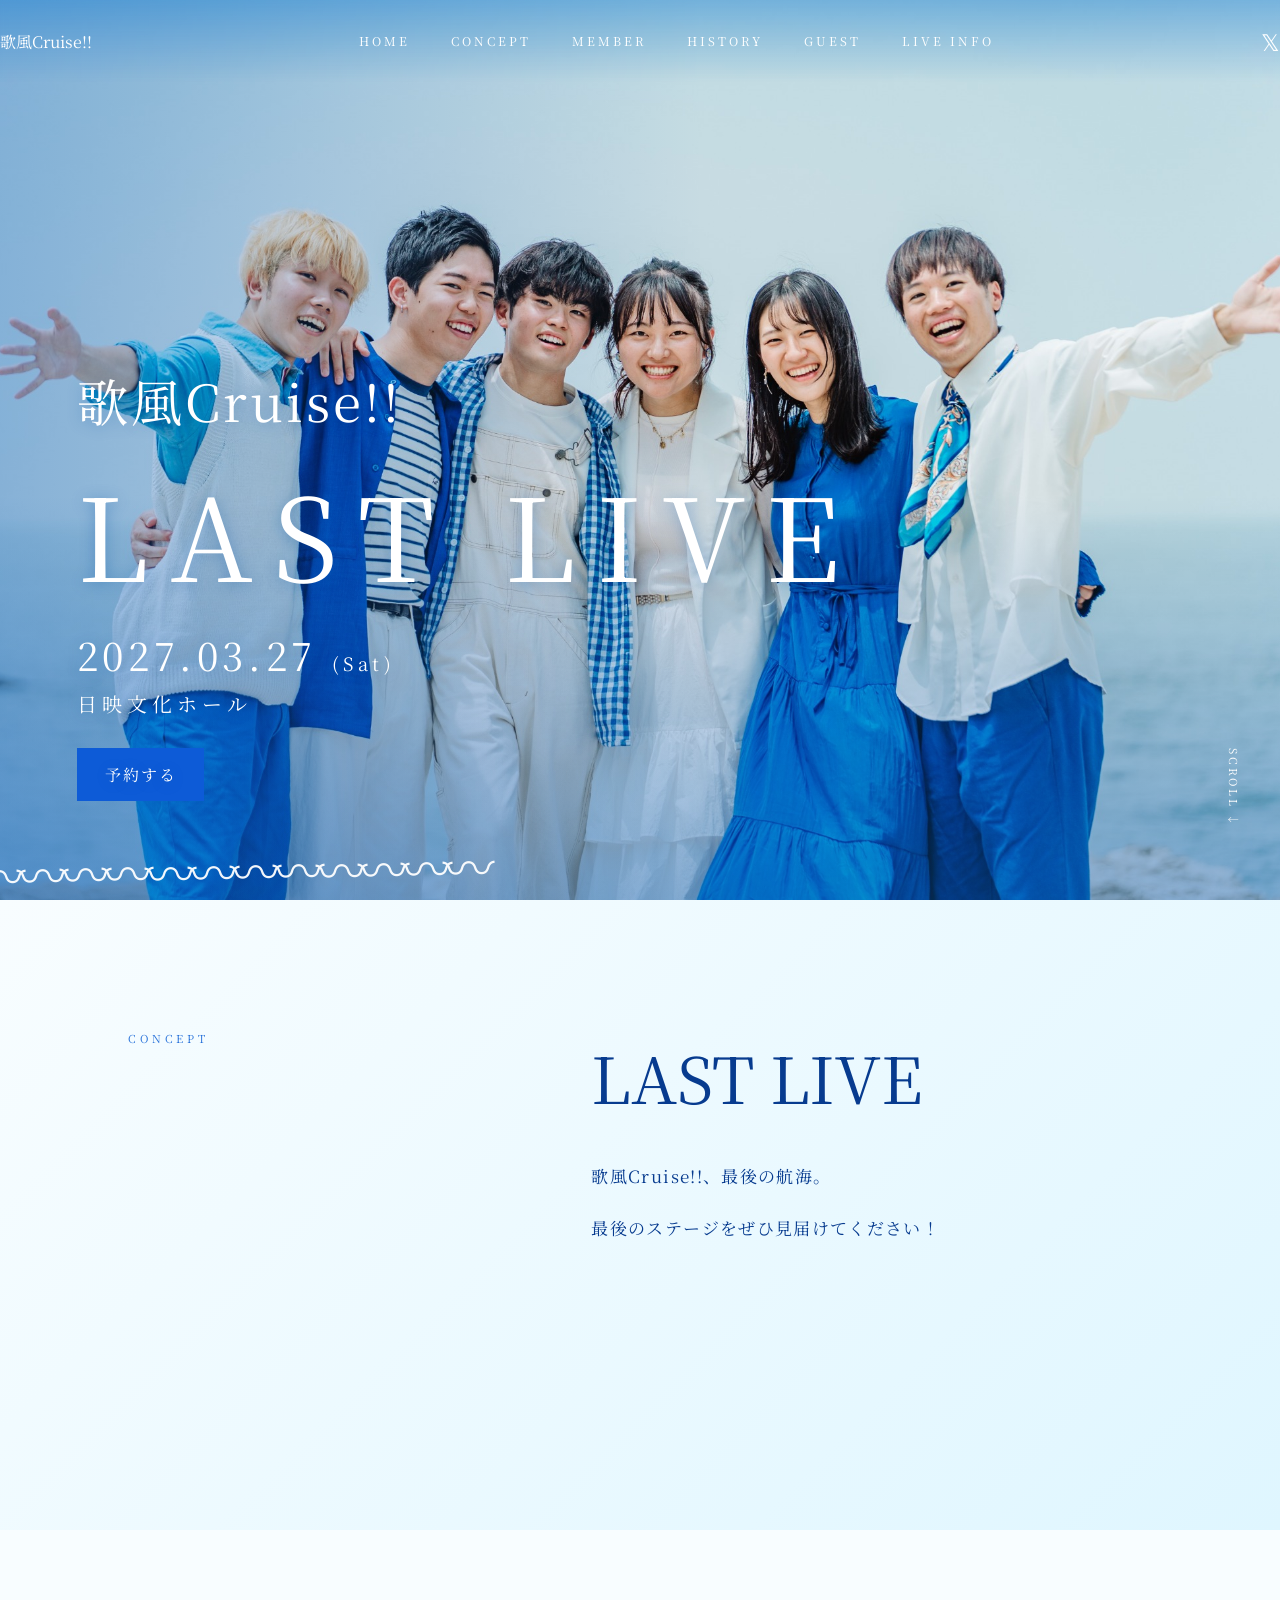
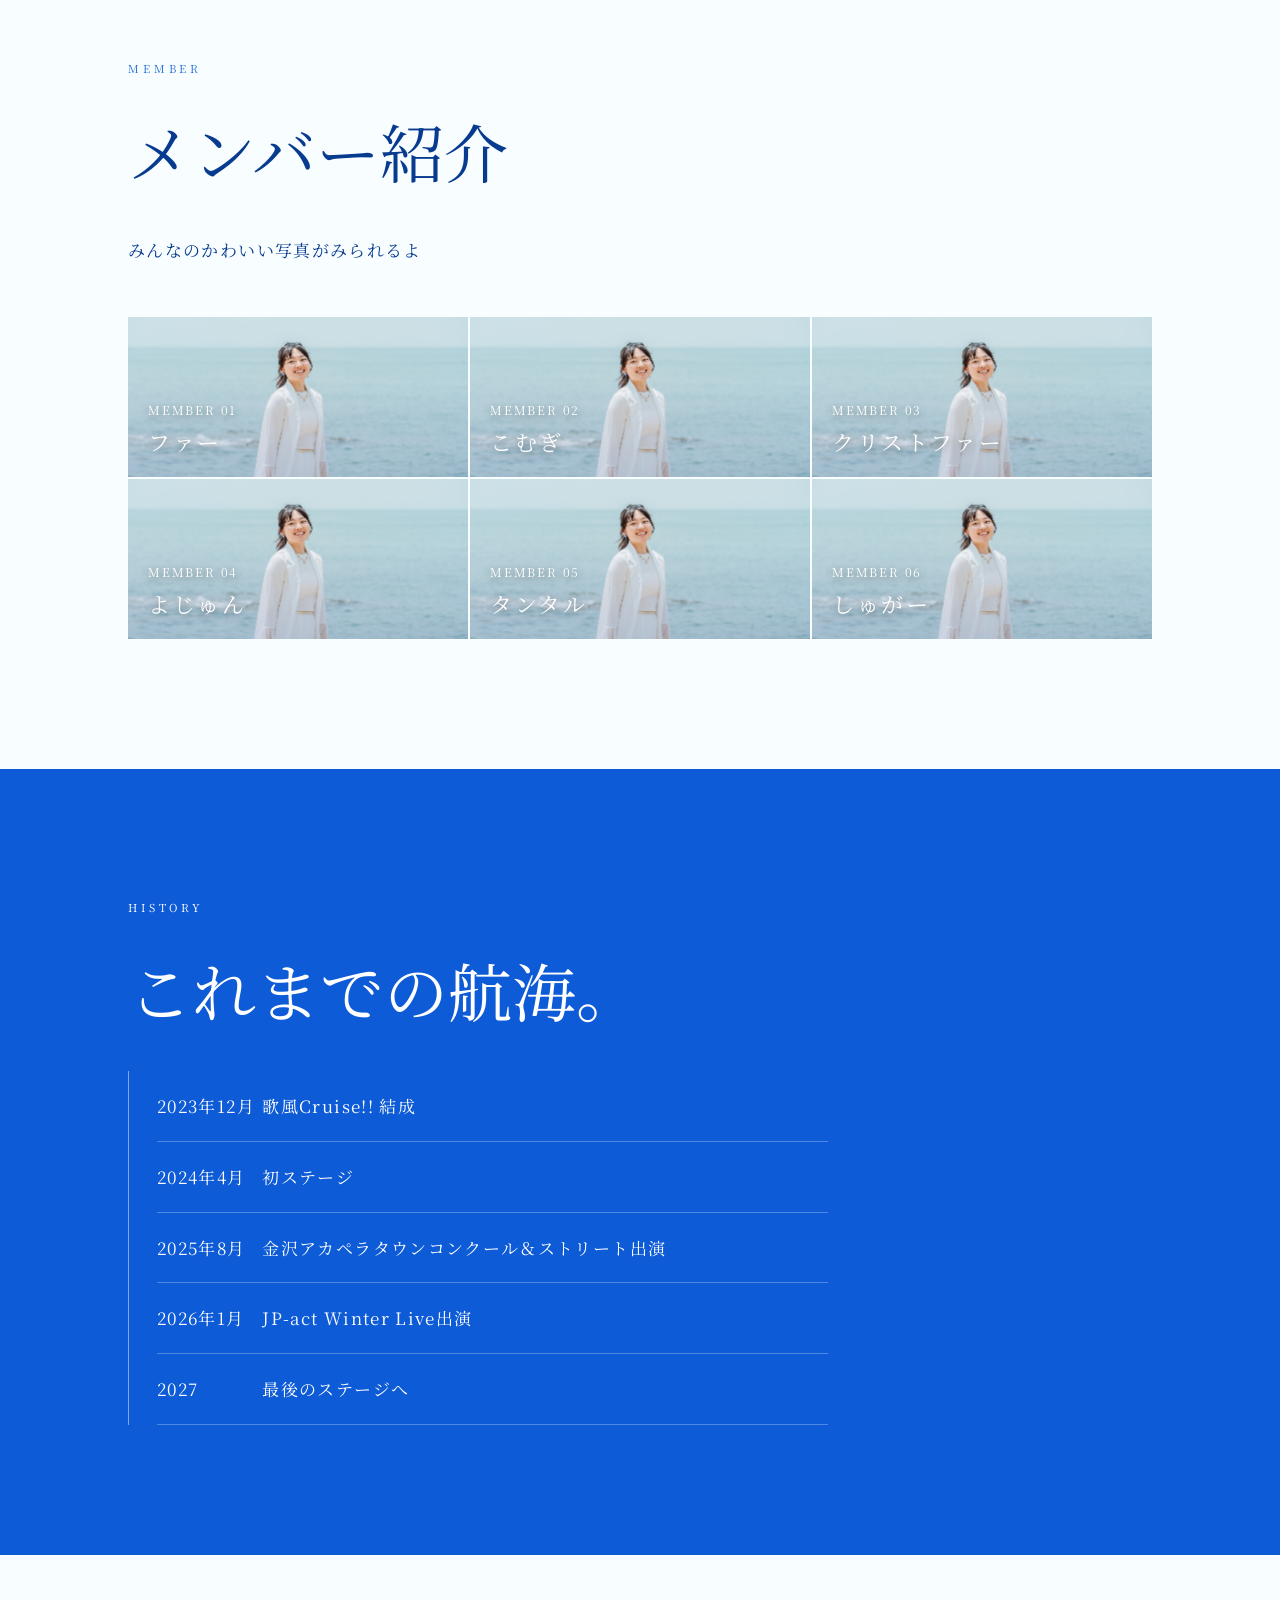
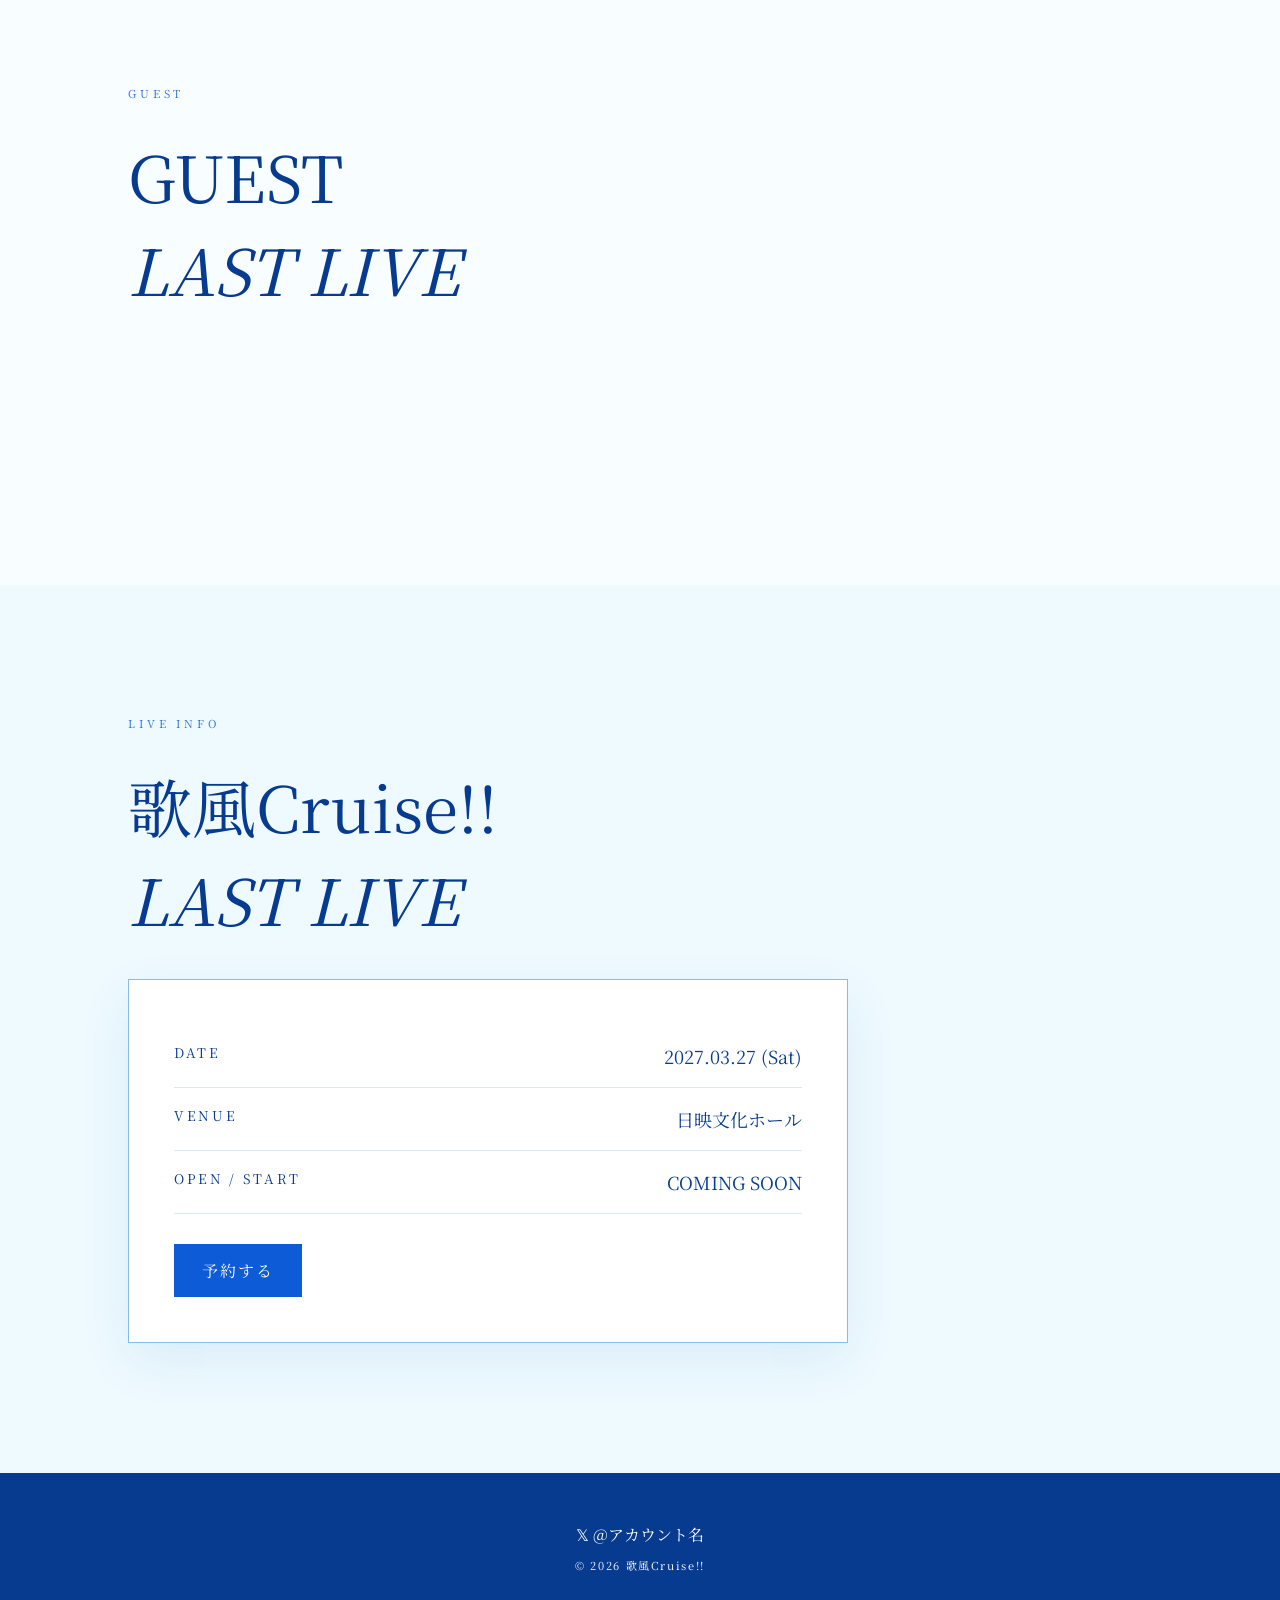
==== index.html @ 99b4ea5f "Update index.html" ====
<!doctype html>
<html lang="ja">
<head>
  <meta charset="utf-8">
  <meta name="viewport" content="width=device-width, initial-scale=1">
  <title>歌風Cruise!!｜LAST LIVE</title>
  <meta name="description" content="歌風Cruise!! LAST LIVE 2027.03.27 日映文化ホール">
  <link rel="stylesheet" href="style.css">
</head>

<body>

  <!-- HEADER -->
  <header class="nav">

    <!-- ロゴ -->
    <a class="brand" href="#home" aria-label="歌風Cruise!!">
      歌風Cruise!!
    </a>

    <nav>
      <a href="#home">HOME</a>
      <a href="#concept">CONCEPT</a>
      <a href="#member">MEMBER</a>
      <a href="#history">HISTORY</a>
      <a href="#guest">GUEST</a>
      <a href="#live">LIVE INFO</a>
    </nav>

    <a class="x-link" href="#" aria-label="X">𝕏</a>

  </header>


  <main>

    <!-- HOME -->
    <section id="home" class="hero">

      <div class="hero-photo"></div>
      <div class="hero-wash"></div>

      <div class="hero-content">

        <p class="eyebrow">歌風Cruise!!</p>

        <h1>LAST LIVE</h1>

        <div class="date">
          2027.03.27 <span>(Sat)</span>
        </div>

        <div class="venue">
          日映文化ホール
        </div>

        <!-- 予約ボタン -->
        <a
          class="button hero-button"
          href="#"
          target="_blank"
          rel="noopener"
        >
          予約する
        </a>

      </div>


      <div class="wave">
        〰〰〰〰〰〰〰〰〰〰〰〰
      </div>


      <a class="scroll" href="#concept">
        SCROLL ↓
      </a>

    </section>


    <!-- CONCEPT -->
    <section id="concept" class="section concept">

      <div class="section-label">
        CONCEPT
      </div>

      <div>

        <h2>
          LAST LIVE
        </h2>

        <p>
          歌風Cruise!!、最後の航海。
        </p>

        <p>
          最後のステージをぜひ見届けてください！
        </p>

      </div>

    </section>


    <!-- MEMBER -->
    <section id="member" class="section">

      <div class="section-label">
        MEMBER
      </div>

      <h2>
        メンバー紹介
      </h2>

      <p class="lead">
        みんなのかわいい写真がみられるよ
      </p>


      <div class="member-grid">

        <!-- ファー -->
        <button class="member-card" onclick="openMember()">

          <img src="images/photo-69.jpg" alt="ファー">

          <div class="member-card-overlay"></div>

          <div class="member-card-text">
            <span>MEMBER 01</span>
            <strong>ファー</strong>
          </div>

        </button>


        <!-- こむぎ -->
        <button class="member-card" onclick="openMember()">

          <img src="images/photo-69.jpg" alt="こむぎ">

          <div class="member-card-overlay"></div>

          <div class="member-card-text">
            <span>MEMBER 02</span>
            <strong>こむぎ</strong>
          </div>

        </button>


        <!-- クリストファー -->
        <button class="member-card" onclick="openMember()">

          <img src="images/photo-69.jpg" alt="クリストファー">

          <div class="member-card-overlay"></div>

          <div class="member-card-text">
            <span>MEMBER 03</span>
            <strong>クリストファー</strong>
          </div>

        </button>


        <!-- よじゅん -->
        <button class="member-card" onclick="openMember()">

          <img src="images/photo-69.jpg" alt="よじゅん">

          <div class="member-card-overlay"></div>

          <div class="member-card-text">
            <span>MEMBER 04</span>
            <strong>よじゅん</strong>
          </div>

        </button>


        <!-- タンタル -->
        <button class="member-card" onclick="openMember()">

          <img src="images/photo-69.jpg" alt="タンタル">

          <div class="member-card-overlay"></div>

          <div class="member-card-text">
            <span>MEMBER 05</span>
            <strong>タンタル</strong>
          </div>

        </button>


        <!-- しゅがー -->
        <button class="member-card" onclick="openMember()">

          <img src="images/photo-69.jpg" alt="しゅがー">

          <div class="member-card-overlay"></div>

          <div class="member-card-text">
            <span>MEMBER 06</span>
            <strong>しゅがー</strong>
          </div>

        </button>

      </div>

    </section>


    <!-- MEMBER DETAIL -->
    <div id="member-modal" class="member-modal">

      <div
        class="member-overlay"
        onclick="closeMember()"
      ></div>


      <div class="member-panel">

        <button
          class="member-close"
          onclick="closeMember()"
        >
          ×
        </button>


        <div class="member-panel-label">
          MEMBER 01
        </div>


        <h2>
          ファー
        </h2>


        <p class="member-role">
          LEAD
        </p>


        <!-- PHOTO SLIDER -->
        <div class="member-slider">

          <div class="member-slide">
            <img
              src="images/photo-69.jpg"
              alt="ファー 写真1"
            >
          </div>

          <div class="member-slide">
            <img
              src="images/photo-66.jpg"
              alt="ファー 写真2"
            >
          </div>

          <div class="member-slide">
            <img
              src="images/photo-72.jpg"
              alt="ファー 写真3"
            >
          </div>

        </div>


        <!-- SLIDER DOTS -->
        <div class="slider-dots">

          <button
            class="active"
            aria-label="写真1"
          ></button>

          <button
            aria-label="写真2"
          ></button>

          <button
            aria-label="写真3"
          ></button>

        </div>


        <div class="member-profile">

          <p>
            Lead。歌風Cruise!!の発起人。そしてドライバー。
          </p>

          <p>
            みんなの衣装もファー発案。
          </p>

        </div>

      </div>

    </div>


    <!-- HISTORY -->
    <section id="history" class="section blue-section">

      <div class="section-label">
        HISTORY
      </div>

      <h2>
        これまでの航海。
      </h2>


      <div class="timeline">

        <p>
          <span>2023年12月</span>
          歌風Cruise!! 結成
        </p>

        <p>
          <span>2024年4月</span>
          初ステージ
        </p>

        <p>
          <span>2025年8月</span>
          金沢アカペラタウンコンクール＆ストリート出演
        </p>

        <p>
          <span>2026年1月</span>
          JP-act Winter Live出演
        </p>

        <p>
          <span>2027</span>
          最後のステージへ
        </p>

      </div>

    </section>


    <!-- GUEST -->
    <section id="guest" class="section guest">

      <div class="section-label">
        GUEST
      </div>

      <h2>
        GUEST
        <br>
        <em>LAST LIVE</em>
      </h2>

      <div class="guest-content">
        <!-- ゲスト情報をここに追加 -->
      </div>

    </section>


    <!-- LIVE INFO -->
    <section id="live" class="section live">

      <div class="section-label">
        LIVE INFO
      </div>

      <h2>
        歌風Cruise!!<br>
        <em>LAST LIVE</em>
      </h2>


      <div class="live-card">

        <div>
          <small>DATE</small>
          <strong>2027.03.27 (Sat)</strong>
        </div>


        <div>
          <small>VENUE</small>
          <strong>日映文化ホール</strong>
        </div>


        <div>
          <small>OPEN / START</small>
          <strong>COMING SOON</strong>
        </div>


        <!-- Googleフォーム -->
        <a
          class="button"
          href="#"
          target="_blank"
          rel="noopener"
        >
          予約する
        </a>

      </div>

    </section>

  </main>


  <!-- FOOTER -->
  <footer>

    <a
      href="#"
      class="footer-x"
      target="_blank"
      rel="noopener"
    >
      𝕏 @アカウント名
    </a>

    <p>
      © 2026 歌風Cruise!!
    </p>

  </footer>


  <!-- JAVASCRIPT -->
  <script>

    /* =========================
       メンバー詳細を開く
    ========================= */

    function openMember(){

      document
        .getElementById("member-modal")
        .classList.add("open");

      document.body.style.overflow = "hidden";

    }


    /* =========================
       メンバー詳細を閉じる
    ========================= */

    function closeMember(){

      document
        .getElementById("member-modal")
        .classList.remove("open");

      document.body.style.overflow = "";

    }


    /* =========================
       写真スライダー
    ========================= */

    const slider =
      document.querySelector(".member-slider");

    const dots =
      document.querySelectorAll(".slider-dots button");


    if (slider) {

      /* スワイプしたときに●を移動 */

      slider.addEventListener("scroll", function(){

        const index =
          Math.round(
            slider.scrollLeft / slider.clientWidth
          );


        dots.forEach(function(dot, i){

          dot.classList.toggle(
            "active",
            i === index
          );

        });

      });


      /* ●をタップして写真を切り替える */

      dots.forEach(function(dot, index){

        dot.addEventListener("click", function(){

          slider.scrollTo({

            left:
              slider.clientWidth * index,

            behavior: "smooth"

          });

        });

      });

    }

  </script>


</body>
</html>
---- style.css ----
@import url('https://fonts.googleapis.com/css2?family=Noto+Serif+JP:wght@400;600&display=swap');

:root{
  --blue:#0d5bd7;
  --sky:#bfe8f5;
  --ink:#073b8f;
  --white:#fff;
}

*{
  box-sizing:border-box;
}

html{
  scroll-behavior:smooth;
}

body{
  margin:0;
  color:var(--ink);
  font-family:"Noto Serif JP",serif;
  background:#f8fdff;
}

a{
  color:inherit;
  text-decoration:none;
}


/* =========================
   NAV
========================= */

.nav{
  position:fixed;
  z-index:20;
  top:0;
  left:0;
  right:0;
  height:82px;

  display:flex;
  align-items:center;

  padding:0;

  color:white;

  background:linear-gradient(
    #0574cf66,
    transparent
  );

  backdrop-filter:blur(2px);
}

.brand img{
  width:78px;
  height:52px;

  object-fit:contain;
  object-position:center;

  border-radius:0;
}

.nav nav{
  display:flex;
  gap:3.2vw;
  margin:auto;

  font-size:12px;
  letter-spacing:.25em;
}

.nav nav a{
  padding:10px 0;
  border-bottom:1px solid transparent;
}

.nav nav a:hover{
  border-bottom-color:white;
}

.x-link{
  font-size:23px;
}


/* =========================
   HERO
========================= */

.hero{
  min-height:100svh;

  position:relative;
  overflow:hidden;

  color:white;

  display:flex;
  align-items:flex-end;
}

.hero-photo{
  position:absolute;
  inset:0;

  background:
    url("images/main.jpg")
    center center /
    cover
    no-repeat;
}

.hero-wash{
  position:absolute;
  inset:0;

  background:
    linear-gradient(
      90deg,
      #0a62c455,
      #ffffff00 55%
    ),
    linear-gradient(
      0deg,
      #075bb366,
      #0000 45%
    );
}

.hero-content{
  position:relative;
  z-index:2;

  padding:0 6vw 11vh;

  text-shadow:
    0 2px 15px #0750a455;
}

.eyebrow{
  font-size:clamp(25px,4vw,58px);

  letter-spacing:.06em;

  margin:0 0 12px;
}

h1{
  font-size:clamp(52px,9vw,128px);

  letter-spacing:.18em;

  margin:0 0 12px;

  font-weight:400;
}

.date{
  font-size:clamp(24px,3vw,44px);

  letter-spacing:.12em;
}

.date span{
  font-size:.48em;
}

.venue{
  font-size:20px;

  letter-spacing:.25em;

  margin-top:7px;
}

.hero-message{
  position:absolute;
  z-index:2;

  right:7vw;
  top:25vh;

  font-size:clamp(17px,2vw,27px);

  line-height:2.2;

  letter-spacing:.2em;
}

.wave{
  position:absolute;
  z-index:2;

  bottom:0;
  left:-2%;

  width:104%;

  font-size:52px;

  letter-spacing:-.18em;

  transform:rotate(-1deg);

  opacity:.95;
}

.scroll{
  position:absolute;
  z-index:3;

  right:3vw;
  bottom:8vh;

  writing-mode:vertical-rl;

  letter-spacing:.25em;

  font-size:11px;
}


/* =========================
   SECTION
========================= */

.section{
  padding:130px 10vw;

  min-height:70vh;
}

.section-label{
  font-size:11px;

  letter-spacing:.35em;

  margin-bottom:28px;

  color:#2872da;
}

.section h2{
  font-size:clamp(35px,5vw,68px);

  font-weight:400;

  line-height:1.45;

  margin:0 0 35px;
}

.section p{
  font-size:17px;

  line-height:2.1;

  letter-spacing:.08em;
}


/* =========================
   CONCEPT
========================= */

.concept{
  display:grid;

  grid-template-columns:
    1fr 1.5fr;

  gap:7vw;

  background:
    linear-gradient(
      135deg,
      #f8fdff,
      #dff6ff
    );
}


/* =========================
   MEMBER
========================= */

.member-grid{
  display:grid;

  grid-template-columns:
    repeat(3,1fr);

  gap:2px;

  margin-top:50px;
}


/* メンバーカード */

.member-card{
  position:relative;

  overflow:hidden;

  width:100%;

  min-height:160px;

  padding:20px;

  display:flex;

  align-items:flex-end;

  border:none;

  border-radius:0;

  background:#d7effa;

  color:white;

  font-family:inherit;

  text-align:left;

  cursor:pointer;
}


/* カード写真 */

.member-card img{
  position:absolute;

  top:0;
  left:0;

  width:100%;
  height:100%;

  display:block;

  object-fit:cover;

  /*
    数字を小さくすると
    写真が上に移動する
  */
  object-position:center 35%;

  z-index:0;
}


/* カード写真の青フィルター */

.member-card-overlay{
  position:absolute;

  top:0;
  left:0;

  width:100%;
  height:100%;

  /*
    かなり薄め
  */
  background:
    linear-gradient(
      transparent 35%,
      rgba(7,59,143,.15)
    );

  z-index:1;
}


/* カード文字 */

.member-card-text{
  position:relative;

  z-index:2;

  writing-mode:horizontal-tb;

  white-space:nowrap;

  text-shadow:
    0 2px 8px rgba(0,0,0,.45);
}

.member-card-text span{
  display:block;

  font-size:12px;

  letter-spacing:.15em;

  writing-mode:horizontal-tb;

  white-space:nowrap;
}

.member-card-text strong{
  display:block;

  margin-top:8px;

  font-size:22px;

  font-weight:400;

  letter-spacing:.12em;

  writing-mode:horizontal-tb;

  white-space:nowrap;
}


/* 未登録メンバー */

.member-empty{
  cursor:default;

  color:var(--ink);

  background:#d7effa;
}

.member-empty:hover{
  background:#d7effa;
}


/* =========================
   MEMBER MODAL
========================= */

.member-modal{
  position:fixed;

  inset:0;

  z-index:100;

  display:none;

  align-items:flex-end;

  justify-content:center;
}

.member-modal.open{
  display:flex;
}


/* 背景 */

.member-overlay{
  position:absolute;

  inset:0;

  background:
    rgba(7,59,143,.22);

  backdrop-filter:blur(3px);

  animation:
    fadeIn .35s ease;
}


/* 詳細パネル */

.member-panel{
  position:relative;

  z-index:2;

  width:min(760px,100%);

  max-height:92svh;

  overflow-y:auto;

  background:
    rgba(255,255,255,.96);

  padding:45px 7vw 60px;

  box-shadow:
    0 -15px 60px
    rgba(7,59,143,.18);

  animation:
    panelUp .45s ease;
}


/* 閉じる */

.member-close{
  position:absolute;

  top:18px;
  right:22px;

  border:none;

  background:none;

  color:var(--ink);

  font-size:35px;

  font-weight:200;

  line-height:1;

  cursor:pointer;
}


/* MEMBER 01 */

.member-panel-label{
  color:#2872da;

  font-size:11px;

  letter-spacing:.35em;

  margin-bottom:15px;
}

.member-panel h2{
  margin:0;

  font-size:42px;

  font-weight:400;

  letter-spacing:.1em;
}

.member-role{
  margin:
    8px 0 28px
    !important;

  color:#2872da;

  font-size:12px
    !important;

  letter-spacing:.25em
    !important;
}


/* =========================
   PHOTO SLIDER
========================= */

.member-slider{
  display:flex;

  width:100%;

  overflow-x:auto;

  scroll-snap-type:
    x mandatory;

  scroll-behavior:smooth;

  gap:0;

  scrollbar-width:none;

  -webkit-overflow-scrolling:touch;
}

.member-slider::-webkit-scrollbar{
  display:none;
}


/* 1枚ぶん */

.member-slide{
  flex:
    0 0 100%;

  width:100%;

  scroll-snap-align:start;

  display:flex;

  justify-content:center;
}


/* PCの写真 */

.member-slide img{
  display:block;

  width:min(420px,100%);

  height:auto;

  aspect-ratio:4 / 5;

  object-fit:cover;

  margin:0 auto;
}


/* =========================
   SLIDER DOTS
========================= */

.slider-dots{
  display:flex;

  justify-content:center;

  align-items:center;

  gap:9px;

  margin:
    15px 0 30px;
}

.slider-dots button{
  width:7px;

  height:7px;

  padding:0;

  border:
    1px solid #2872da;

  border-radius:50%;

  background:transparent;

  cursor:pointer;

  transition:
    all .25s ease;
}

.slider-dots button.active{
  background:#2872da;
}


/* =========================
   PROFILE
========================= */

.member-profile{
  max-width:600px;

  margin:auto;
}

.member-profile p{
  font-size:15px;

  line-height:2;
}


/* =========================
   HISTORY
========================= */

.blue-section{
  background:var(--blue);

  color:white;
}

.blue-section .section-label{
  color:white;
}

.timeline{
  border-left:
    1px solid #ffffff77;

  padding-left:28px;

  max-width:700px;
}

.timeline p{
  border-bottom:
    1px solid #ffffff44;

  padding:17px 0;

  margin:0;
}

.timeline span{
  display:inline-block;

  width:100px;

  white-space:nowrap;
}


/* =========================
   LIVE
========================= */

.live{
  background:#eefaff;
}

.live-card{
  max-width:720px;

  border:
    1px solid #86bde8;

  background:white;

  padding:45px;

  box-shadow:
    0 18px 50px
    #0a5aa315;
}

.live-card>div{
  display:flex;

  justify-content:space-between;

  border-bottom:
    1px solid #d7eaf6;

  padding:18px 0;
}

.live-card small{
  letter-spacing:.2em;
}

.live-card strong{
  font-size:18px;

  font-weight:400;
}

.button{
  display:inline-block;

  margin-top:30px;

  padding:15px 28px;

  background:var(--blue);

  color:white;

  letter-spacing:.12em;
}


/* =========================
   FOOTER
========================= */

footer{
  padding:50px;

  text-align:center;

  background:#073b8f;

  color:white;
}

footer img{
  width:90px;
  height:60px;

  object-fit:contain;

  border-radius:0;
}

footer p{
  font-size:11px;

  letter-spacing:.15em;
}


/* =========================
   ANIMATION
========================= */

@keyframes fadeIn{

  from{
    opacity:0;
  }

  to{
    opacity:1;
  }

}

@keyframes panelUp{

  from{
    transform:translateY(100%);
    opacity:0;
  }

  to{
    transform:translateY(0);
    opacity:1;
  }

}


/* =========================
   MOBILE
========================= */

@media(max-width:760px){

  /* NAV */

  .nav{
    height:65px;

    padding:0;
  }

  .brand img{
    width:58px;

    height:40px;
  }

  .nav nav{
    gap:13px;

    font-size:8px;

    letter-spacing:.12em;
  }

  .x-link{
    font-size:18px;
  }


  /* HERO */

  .hero-photo{
    background-position:
      center center;

    background-size:contain;

    background-repeat:no-repeat;
  }

  .hero{
    min-height:100svh;
  }

  .hero-content{
    padding:
      0 7vw 9vh;
  }

  .hero-message{
    top:17vh;

    right:7vw;

    font-size:14px;
  }

  .wave{
    font-size:30px;
  }


  /* SECTION */

  .section{
    padding:
      90px 7vw;
  }

  .concept{
    display:block;
  }

  .concept>div+div{
    margin-top:55px;
  }


  /* =========================
     MEMBER GRID
  ========================= */

  .member-grid{
    grid-template-columns:
      repeat(2,1fr);

    margin-top:40px;
  }

  .member-card{
    min-height:120px;

    padding:18px;
  }

  .member-card img{
    object-position:
      center 35%;
  }

  .member-card-text span{
    font-size:10px;
  }

  .member-card-text strong{
    font-size:18px;
  }


  /* =========================
     MEMBER MODAL
  ========================= */

  .member-panel{
    width:100%;

    max-height:94svh;

    padding:
      40px 7vw 45px;
  }

  .member-panel h2{
    font-size:34px;
  }

  .member-close{
    top:15px;

    right:18px;

    font-size:32px;
  }


  /* スマホは写真を横幅いっぱい */

  .member-slide img{
    width:100%;

    aspect-ratio:4 / 5;

    object-fit:cover;
  }


  /* =========================
     HISTORY
  ========================= */

  .timeline span{
    display:block;

    width:max-content;

    white-space:nowrap;

    word-break:keep-all;

    overflow-wrap:normal;

    margin-bottom:8px;
  }

  .timeline p{
    line-height:1.8;

    word-break:normal;

    overflow-wrap:break-word;
  }


  /* =========================
     LIVE
  ========================= */

  .live-card{
    padding:28px;
  }

  .live-card>div{
    display:block;
  }

  .live-card strong{
    display:block;

    margin-top:7px;
  }

}
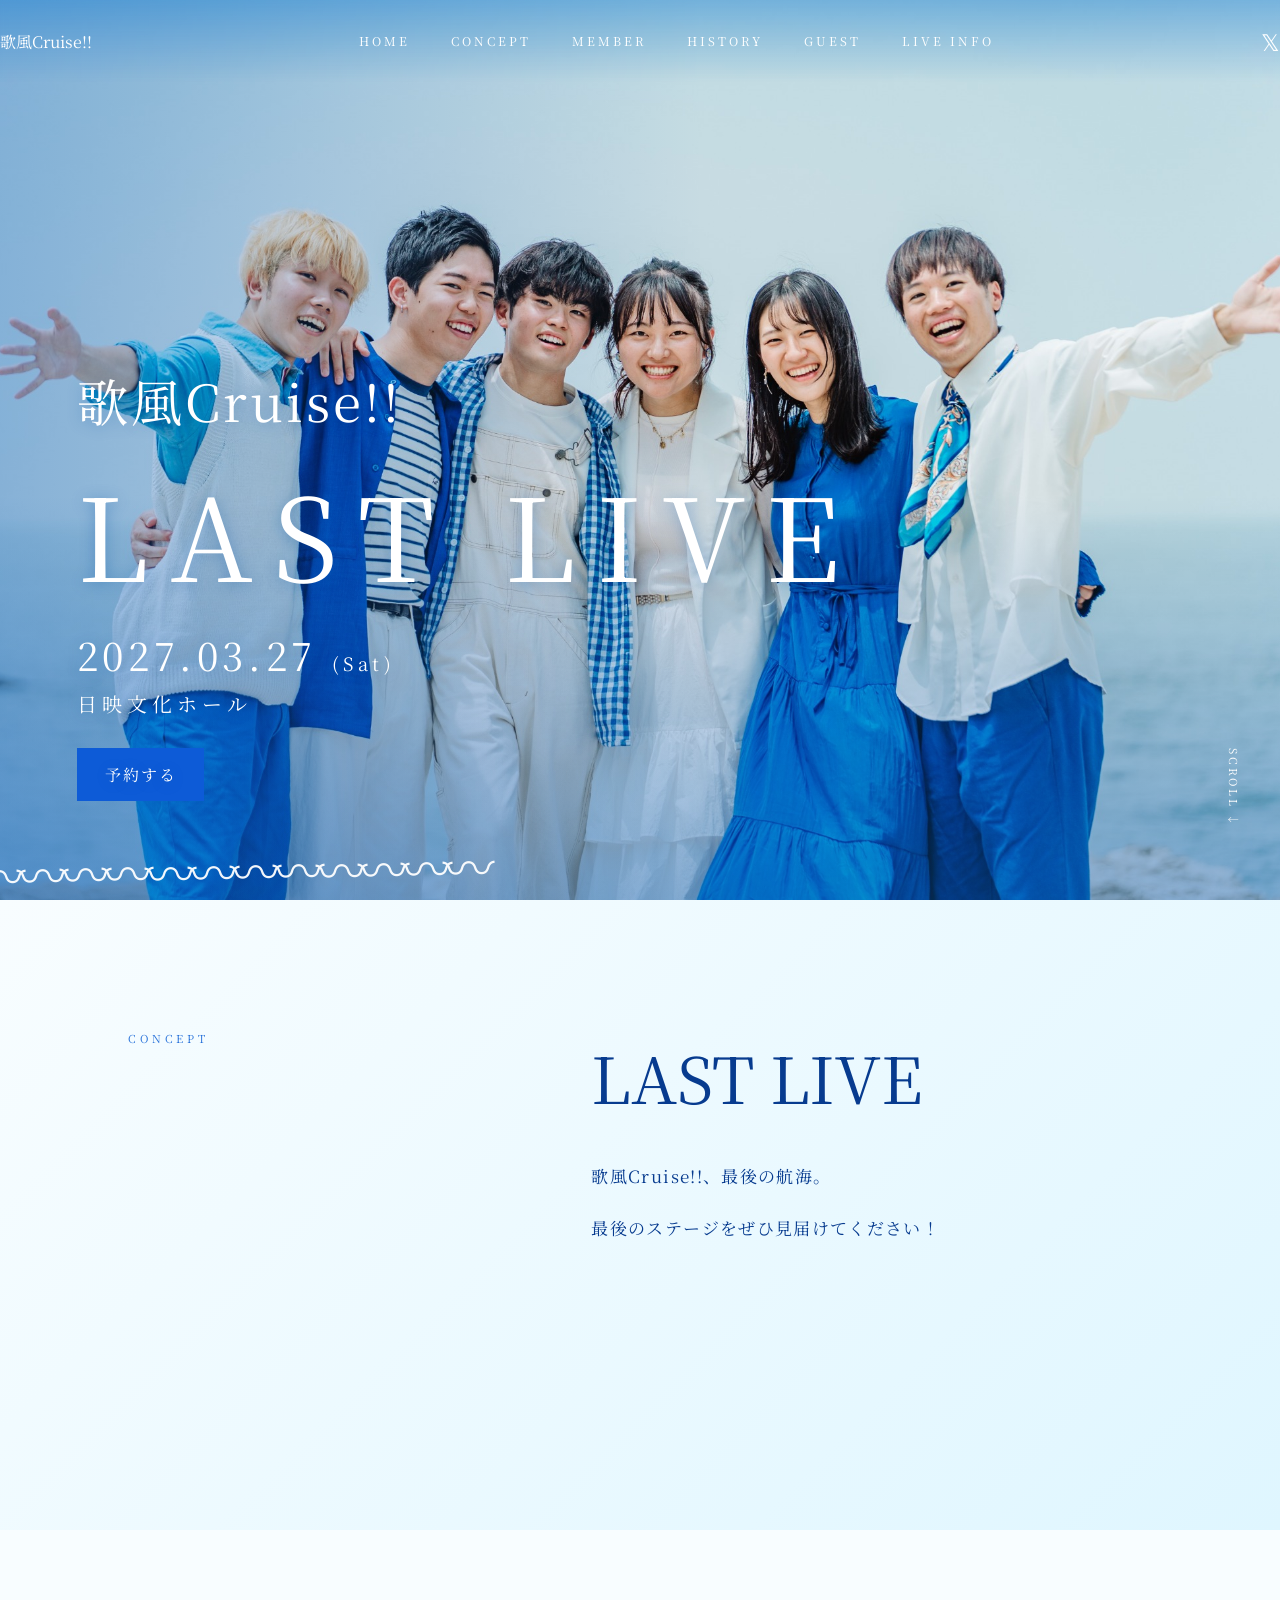
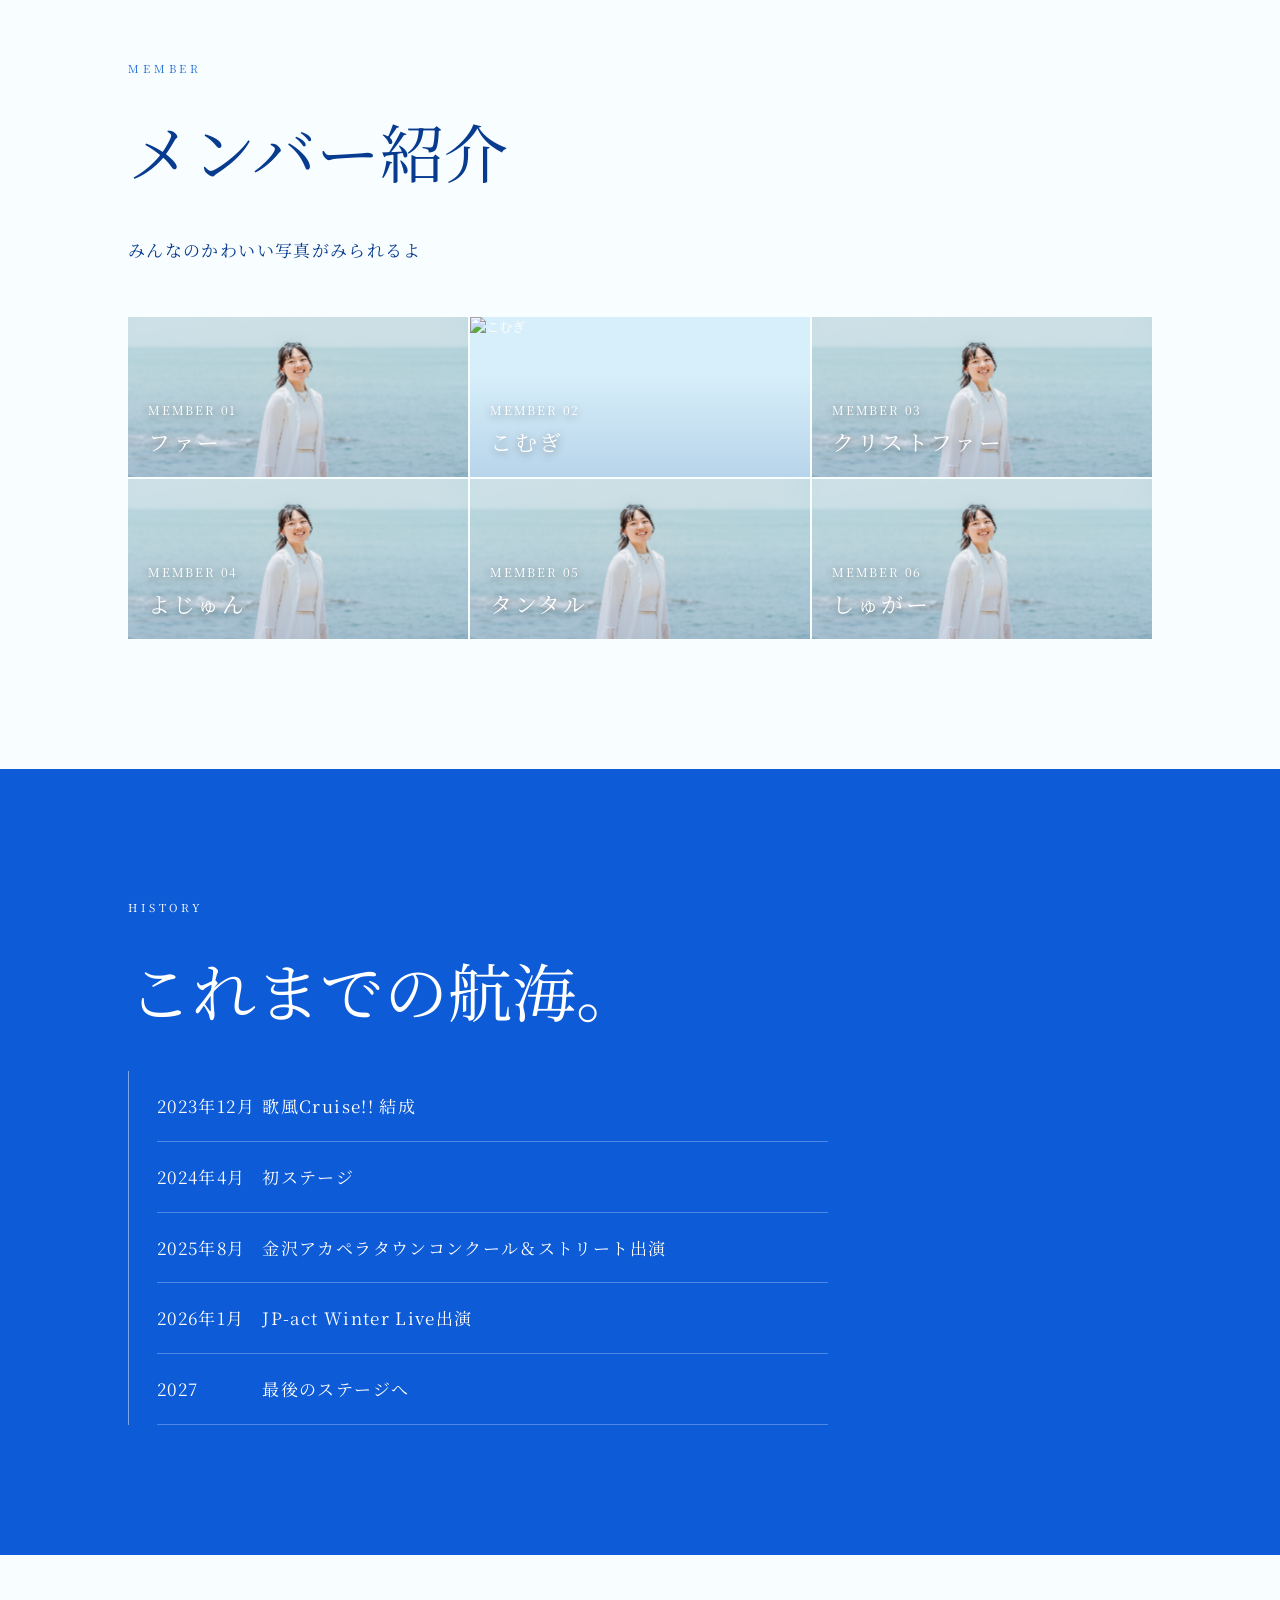
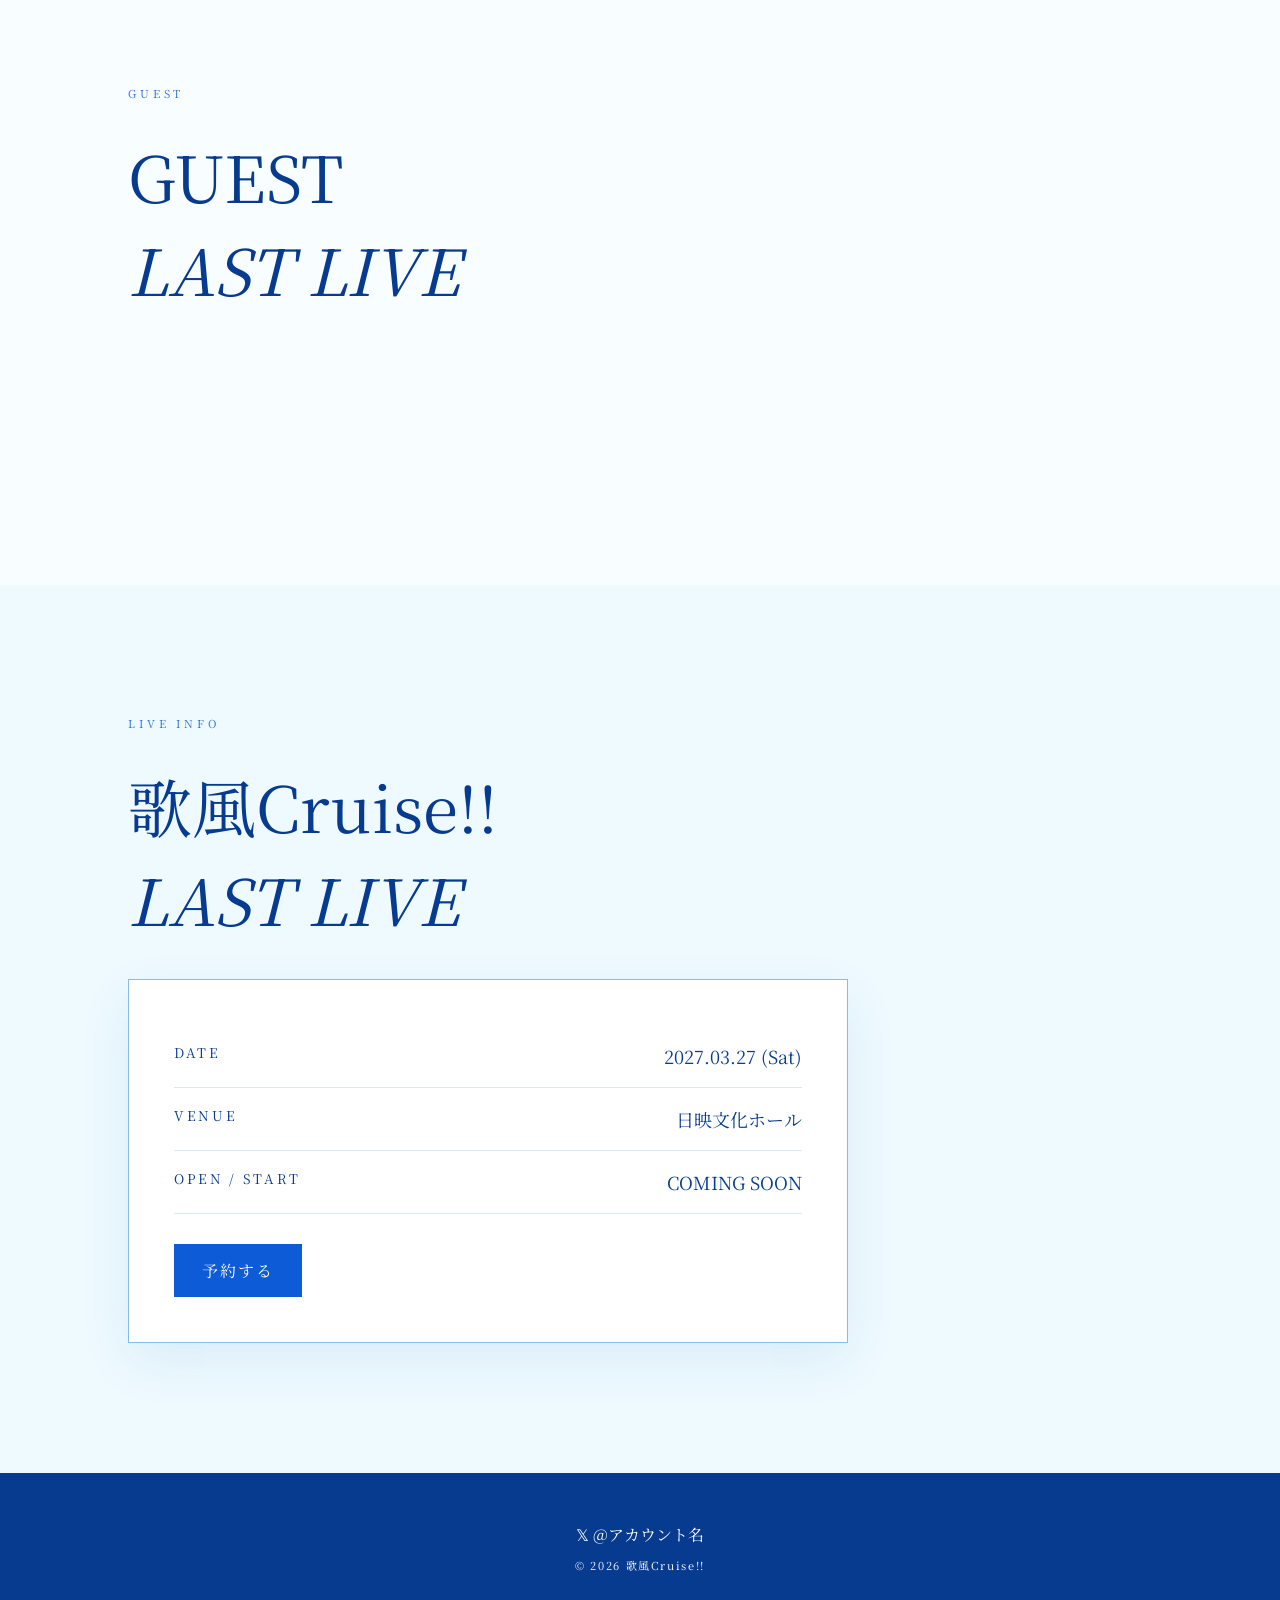
==== commit 94a2662c: "Update index.html" ====
--- a/index.html
+++ b/index.html
@@ -141,7 +141,7 @@
         <!-- こむぎ -->
         <button class="member-card" onclick="openMember()">
 
-          <img src="images/photo-69.jpg" alt="こむぎ">
+          <img src="images/photo-76.jpg" alt="こむぎ">
 
           <div class="member-card-overlay"></div>
 
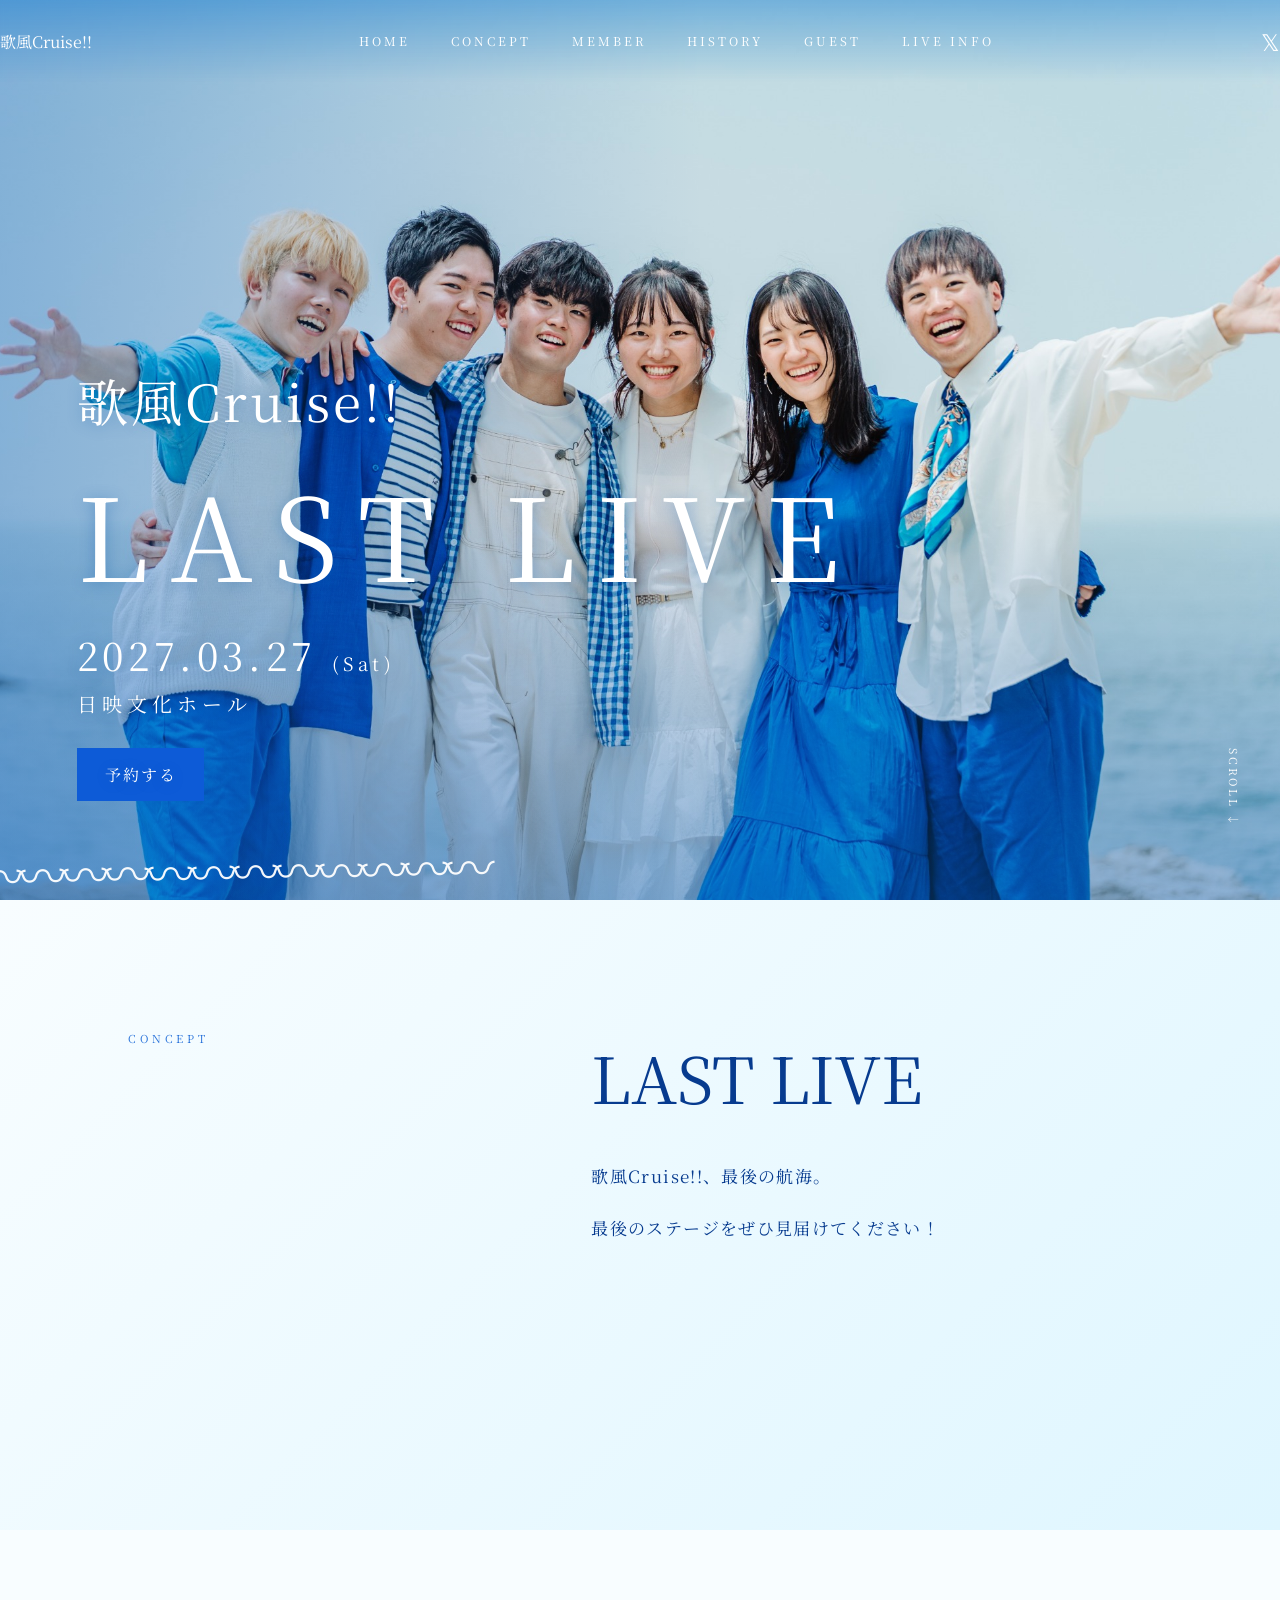
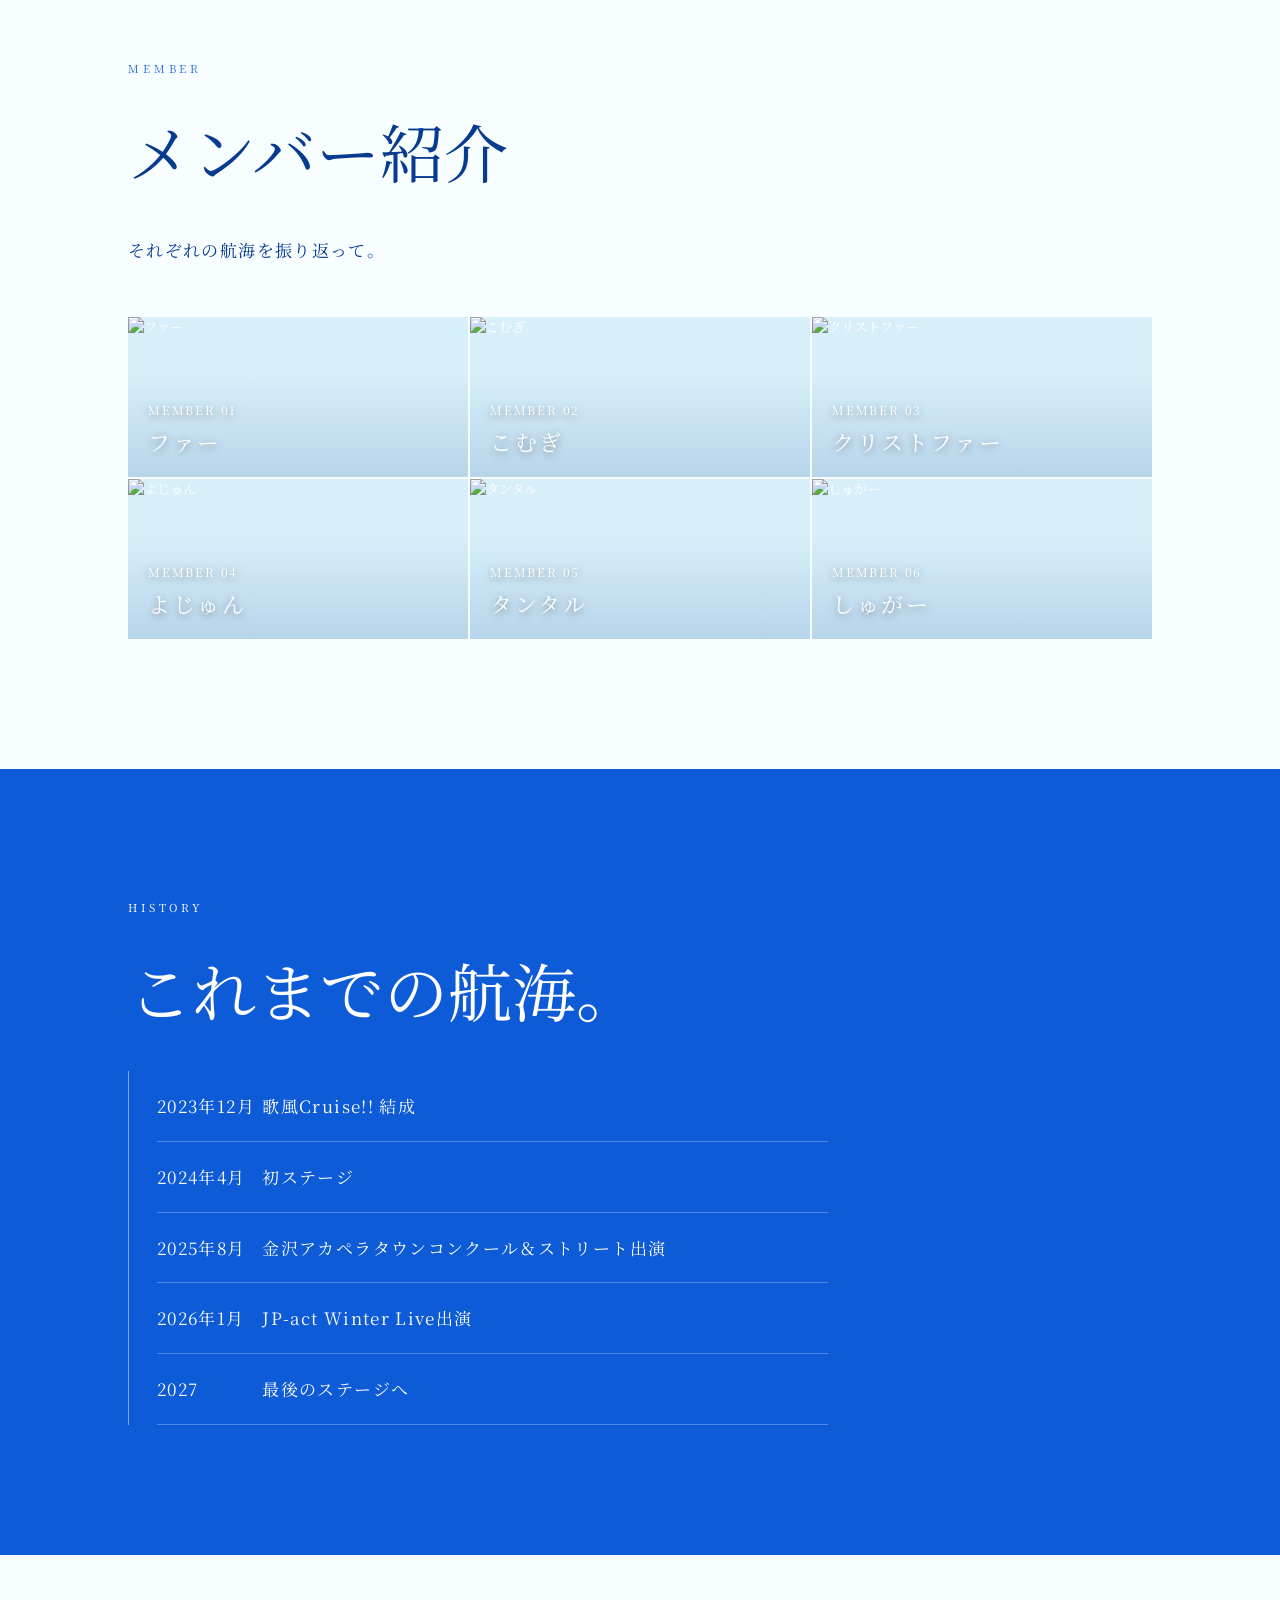
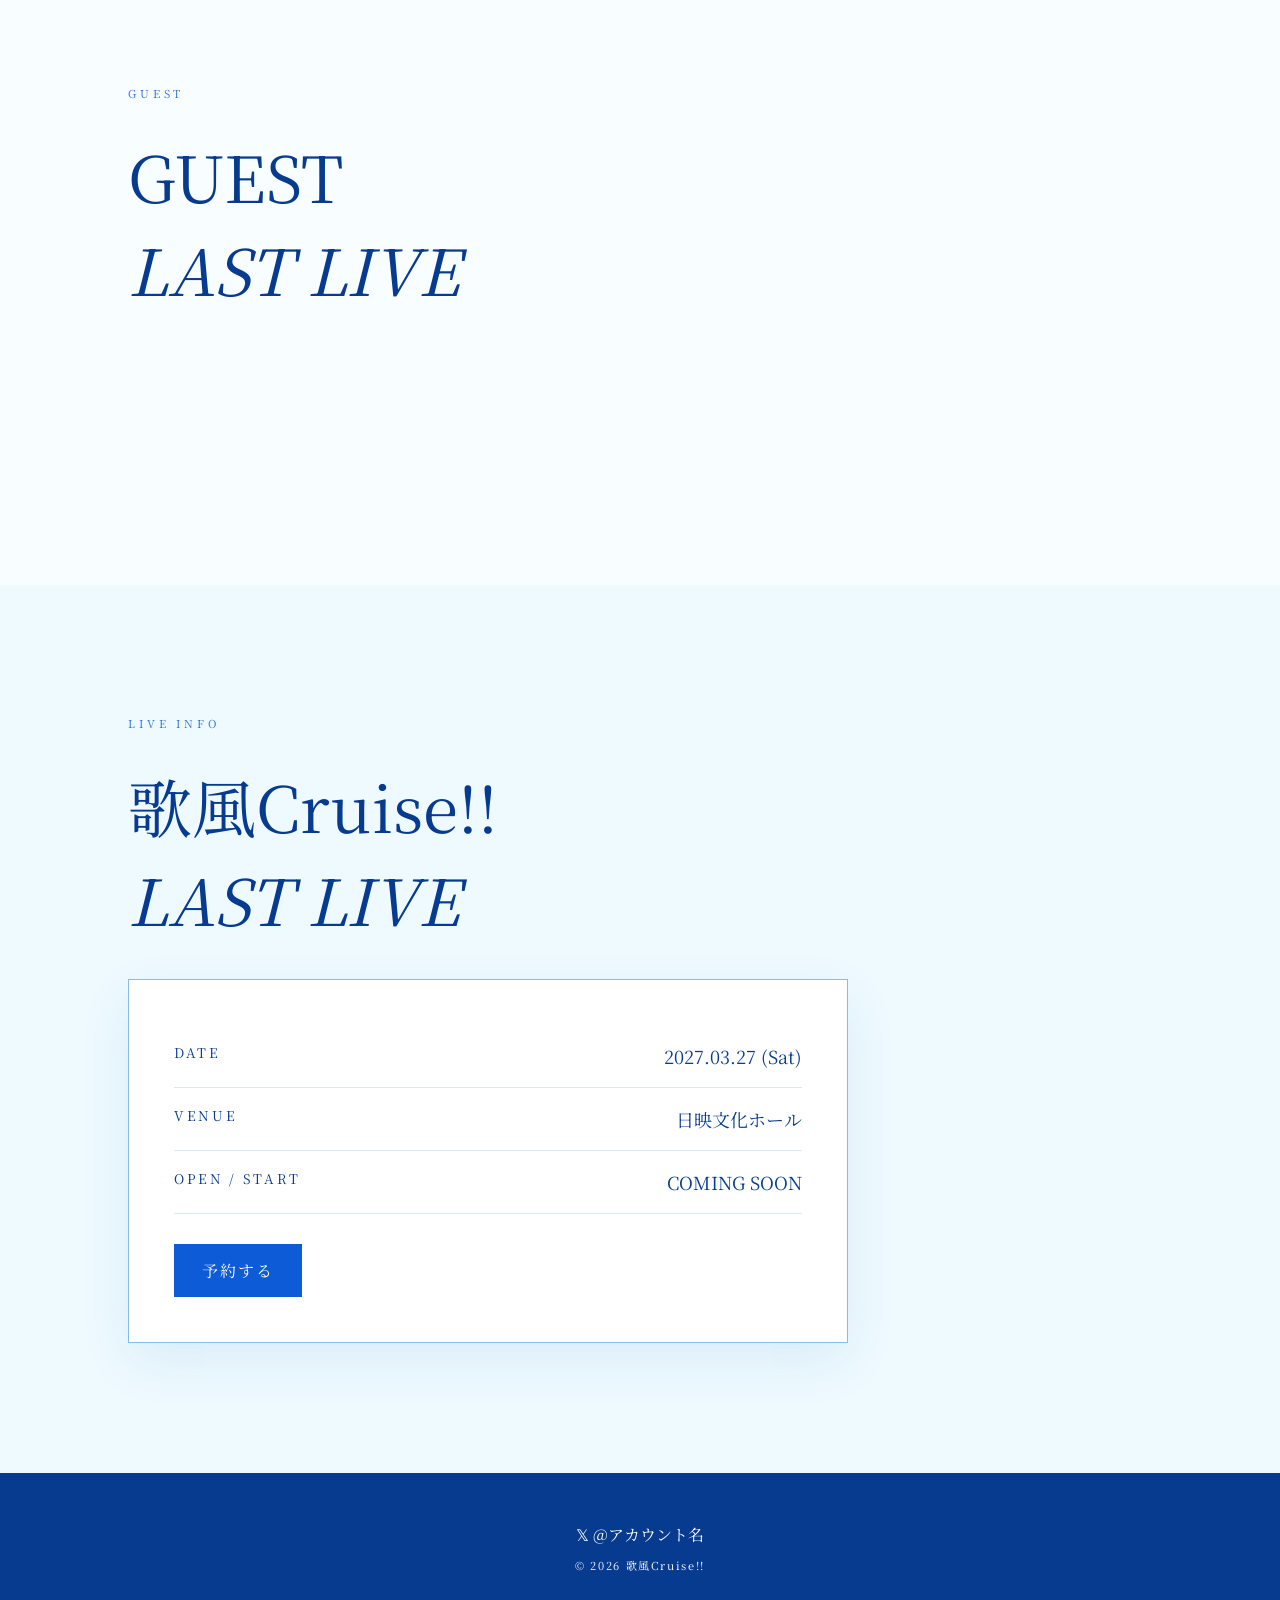
==== commit cb9a6a39: "Update index.html" ====
--- a/index.html
+++ b/index.html
@@ -10,10 +10,12 @@
 
 <body>
 
-  <!-- HEADER -->
+  <!-- =========================
+       HEADER
+  ========================= -->
+
   <header class="nav">
 
-    <!-- ロゴ -->
     <a class="brand" href="#home" aria-label="歌風Cruise!!">
       歌風Cruise!!
     </a>
@@ -34,7 +36,10 @@
 
   <main>
 
-    <!-- HOME -->
+    <!-- =========================
+         HOME
+    ========================= -->
+
     <section id="home" class="hero">
 
       <div class="hero-photo"></div>
@@ -54,7 +59,6 @@
           日映文化ホール
         </div>
 
-        <!-- 予約ボタン -->
         <a
           class="button hero-button"
           href="#"
@@ -66,11 +70,9 @@
 
       </div>
 
-
       <div class="wave">
         〰〰〰〰〰〰〰〰〰〰〰〰
       </div>
-
 
       <a class="scroll" href="#concept">
         SCROLL ↓
@@ -79,7 +81,10 @@
     </section>
 
 
-    <!-- CONCEPT -->
+    <!-- =========================
+         CONCEPT
+    ========================= -->
+
     <section id="concept" class="section concept">
 
       <div class="section-label">
@@ -105,7 +110,10 @@
     </section>
 
 
-    <!-- MEMBER -->
+    <!-- =========================
+         MEMBER
+    ========================= -->
+
     <section id="member" class="section">
 
       <div class="section-label">
@@ -117,16 +125,24 @@
       </h2>
 
       <p class="lead">
-        みんなのかわいい写真がみられるよ
+        それぞれの航海を振り返って。
       </p>
 
 
       <div class="member-grid">
 
-        <!-- ファー -->
-        <button class="member-card" onclick="openMember()">
-
-          <img src="images/photo-69.jpg" alt="ファー">
+
+        <!-- ===== ファー ===== -->
+
+        <button
+          class="member-card"
+          onclick="openMember(0)"
+        >
+
+          <img
+            src="images/far-1.jpg"
+            alt="ファー"
+          >
 
           <div class="member-card-overlay"></div>
 
@@ -138,10 +154,17 @@
         </button>
 
 
-        <!-- こむぎ -->
-        <button class="member-card" onclick="openMember()">
-
-          <img src="images/photo-76.jpg" alt="こむぎ">
+        <!-- ===== こむぎ ===== -->
+
+        <button
+          class="member-card"
+          onclick="openMember(1)"
+        >
+
+          <img
+            src="images/komugi-1.jpg"
+            alt="こむぎ"
+          >
 
           <div class="member-card-overlay"></div>
 
@@ -153,10 +176,17 @@
         </button>
 
 
-        <!-- クリストファー -->
-        <button class="member-card" onclick="openMember()">
-
-          <img src="images/photo-69.jpg" alt="クリストファー">
+        <!-- ===== クリストファー ===== -->
+
+        <button
+          class="member-card"
+          onclick="openMember(2)"
+        >
+
+          <img
+            src="images/christopher-1.jpg"
+            alt="クリストファー"
+          >
 
           <div class="member-card-overlay"></div>
 
@@ -168,10 +198,17 @@
         </button>
 
 
-        <!-- よじゅん -->
-        <button class="member-card" onclick="openMember()">
-
-          <img src="images/photo-69.jpg" alt="よじゅん">
+        <!-- ===== よじゅん ===== -->
+
+        <button
+          class="member-card"
+          onclick="openMember(3)"
+        >
+
+          <img
+            src="images/yojun-1.jpg"
+            alt="よじゅん"
+          >
 
           <div class="member-card-overlay"></div>
 
@@ -183,10 +220,17 @@
         </button>
 
 
-        <!-- タンタル -->
-        <button class="member-card" onclick="openMember()">
-
-          <img src="images/photo-69.jpg" alt="タンタル">
+        <!-- ===== タンタル ===== -->
+
+        <button
+          class="member-card"
+          onclick="openMember(4)"
+        >
+
+          <img
+            src="images/tantal-1.jpg"
+            alt="タンタル"
+          >
 
           <div class="member-card-overlay"></div>
 
@@ -198,10 +242,17 @@
         </button>
 
 
-        <!-- しゅがー -->
-        <button class="member-card" onclick="openMember()">
-
-          <img src="images/photo-69.jpg" alt="しゅがー">
+        <!-- ===== しゅがー ===== -->
+
+        <button
+          class="member-card"
+          onclick="openMember(5)"
+        >
+
+          <img
+            src="images/sugar-1.jpg"
+            alt="しゅがー"
+          >
 
           <div class="member-card-overlay"></div>
 
@@ -217,8 +268,14 @@
     </section>
 
 
-    <!-- MEMBER DETAIL -->
-    <div id="member-modal" class="member-modal">
+    <!-- =========================
+         MEMBER DETAIL MODAL
+    ========================= -->
+
+    <div
+      id="member-modal"
+      class="member-modal"
+    >
 
       <div
         class="member-overlay"
@@ -231,47 +288,58 @@
         <button
           class="member-close"
           onclick="closeMember()"
+          aria-label="閉じる"
         >
           ×
         </button>
 
 
-        <div class="member-panel-label">
+        <div
+          id="modal-member-number"
+          class="member-panel-label"
+        >
           MEMBER 01
         </div>
 
 
-        <h2>
+        <h2 id="modal-member-name">
           ファー
         </h2>
 
 
-        <p class="member-role">
+        <p
+          id="modal-member-role"
+          class="member-role"
+        >
           LEAD
         </p>
 
 
         <!-- PHOTO SLIDER -->
+
         <div class="member-slider">
 
           <div class="member-slide">
             <img
-              src="images/photo-69.jpg"
-              alt="ファー 写真1"
+              id="member-photo-1"
+              src="images/far-1.jpg"
+              alt="メンバー写真1"
             >
           </div>
 
           <div class="member-slide">
             <img
-              src="images/photo-66.jpg"
-              alt="ファー 写真2"
+              id="member-photo-2"
+              src="images/far-2.jpg"
+              alt="メンバー写真2"
             >
           </div>
 
           <div class="member-slide">
             <img
-              src="images/photo-72.jpg"
-              alt="ファー 写真3"
+              id="member-photo-3"
+              src="images/far-3.jpg"
+              alt="メンバー写真3"
             >
           </div>
 
@@ -279,6 +347,7 @@
 
 
         <!-- SLIDER DOTS -->
+
         <div class="slider-dots">
 
           <button
@@ -297,7 +366,12 @@
         </div>
 
 
-        <div class="member-profile">
+        <!-- PROFILE -->
+
+        <div
+          id="modal-member-profile"
+          class="member-profile"
+        >
 
           <p>
             Lead。歌風Cruise!!の発起人。そしてドライバー。
@@ -314,8 +388,14 @@
     </div>
 
 
-    <!-- HISTORY -->
-    <section id="history" class="section blue-section">
+    <!-- =========================
+         HISTORY
+    ========================= -->
+
+    <section
+      id="history"
+      class="section blue-section"
+    >
 
       <div class="section-label">
         HISTORY
@@ -358,8 +438,14 @@
     </section>
 
 
-    <!-- GUEST -->
-    <section id="guest" class="section guest">
+    <!-- =========================
+         GUEST
+    ========================= -->
+
+    <section
+      id="guest"
+      class="section guest"
+    >
 
       <div class="section-label">
         GUEST
@@ -372,14 +458,24 @@
       </h2>
 
       <div class="guest-content">
-        <!-- ゲスト情報をここに追加 -->
+
+        <!--
+          ゲスト情報をここに追加
+        -->
+
       </div>
 
     </section>
 
 
-    <!-- LIVE INFO -->
-    <section id="live" class="section live">
+    <!-- =========================
+         LIVE INFO
+    ========================= -->
+
+    <section
+      id="live"
+      class="section live"
+    >
 
       <div class="section-label">
         LIVE INFO
@@ -398,20 +494,16 @@
           <strong>2027.03.27 (Sat)</strong>
         </div>
 
-
         <div>
           <small>VENUE</small>
           <strong>日映文化ホール</strong>
         </div>
 
-
         <div>
           <small>OPEN / START</small>
           <strong>COMING SOON</strong>
         </div>
 
-
-        <!-- Googleフォーム -->
         <a
           class="button"
           href="#"
@@ -428,7 +520,10 @@
   </main>
 
 
-  <!-- FOOTER -->
+  <!-- =========================
+       FOOTER
+  ========================= -->
+
   <footer>
 
     <a
@@ -447,19 +542,250 @@
   </footer>
 
 
-  <!-- JAVASCRIPT -->
+  <!-- =========================
+       JAVASCRIPT
+  ========================= -->
+
   <script>
+
+    /* =========================
+       メンバーデータ
+    ========================= */
+
+    const members = [
+
+      {
+        number: "MEMBER 01",
+        name: "ファー",
+        role: "LEAD",
+
+        photos: [
+          "images/far-1.jpg",
+          "images/far-2.jpg",
+          "images/far-3.jpg"
+        ],
+
+        profile: `
+          <p>
+            Lead。歌風Cruise!!の発起人。そしてドライバー。
+          </p>
+
+          <p>
+            みんなの衣装もファー発案。
+          </p>
+        `
+      },
+
+
+      {
+        number: "MEMBER 02",
+        name: "こむぎ",
+        role: "MEMBER",
+
+        photos: [
+          "images/komugi-1.jpg",
+          "images/komugi-2.jpg",
+          "images/komugi-3.jpg"
+        ],
+
+        profile: `
+          <p>
+            ここにプロフィールを書いてね。
+          </p>
+
+          <p>
+            好きなことや思い出など。
+          </p>
+        `
+      },
+
+
+      {
+        number: "MEMBER 03",
+        name: "クリストファー",
+        role: "MEMBER",
+
+        photos: [
+          "images/christopher-1.jpg",
+          "images/christopher-2.jpg",
+          "images/christopher-3.jpg"
+        ],
+
+        profile: `
+          <p>
+            ここにプロフィールを書いてね。
+          </p>
+
+          <p>
+            好きなことや思い出など。
+          </p>
+        `
+      },
+
+
+      {
+        number: "MEMBER 04",
+        name: "よじゅん",
+        role: "MEMBER",
+
+        photos: [
+          "images/yojun-1.jpg",
+          "images/yojun-2.jpg",
+          "images/yojun-3.jpg"
+        ],
+
+        profile: `
+          <p>
+            ここにプロフィールを書いてね。
+          </p>
+
+          <p>
+            好きなことや思い出など。
+          </p>
+        `
+      },
+
+
+      {
+        number: "MEMBER 05",
+        name: "タンタル",
+        role: "MEMBER",
+
+        photos: [
+          "images/tantal-1.jpg",
+          "images/tantal-2.jpg",
+          "images/tantal-3.jpg"
+        ],
+
+        profile: `
+          <p>
+            ここにプロフィールを書いてね。
+          </p>
+
+          <p>
+            好きなことや思い出など。
+          </p>
+        `
+      },
+
+
+      {
+        number: "MEMBER 06",
+        name: "しゅがー",
+        role: "MEMBER",
+
+        photos: [
+          "images/sugar-1.jpg",
+          "images/sugar-2.jpg",
+          "images/sugar-3.jpg"
+        ],
+
+        profile: `
+          <p>
+            ここにプロフィールを書いてね。
+          </p>
+
+          <p>
+            好きなことや思い出など。
+          </p>
+        `
+      }
+
+    ];
+
 
     /* =========================
        メンバー詳細を開く
     ========================= */
 
-    function openMember(){
+    function openMember(index){
+
+      const member = members[index];
+
+      document.getElementById(
+        "modal-member-number"
+      ).textContent = member.number;
+
+
+      document.getElementById(
+        "modal-member-name"
+      ).textContent = member.name;
+
+
+      document.getElementById(
+        "modal-member-role"
+      ).textContent = member.role;
+
+
+      document.getElementById(
+        "modal-member-profile"
+      ).innerHTML = member.profile;
+
+
+      document.getElementById(
+        "member-photo-1"
+      ).src = member.photos[0];
+
+
+      document.getElementById(
+        "member-photo-2"
+      ).src = member.photos[1];
+
+
+      document.getElementById(
+        "member-photo-3"
+      ).src = member.photos[2];
+
+
+      document.getElementById(
+        "member-photo-1"
+      ).alt = member.name + " 写真1";
+
+
+      document.getElementById(
+        "member-photo-2"
+      ).alt = member.name + " 写真2";
+
+
+      document.getElementById(
+        "member-photo-3"
+      ).alt = member.name + " 写真3";
+
+
+      /* スライダーを最初に戻す */
+
+      const slider =
+        document.querySelector(".member-slider");
+
+      if(slider){
+
+        slider.scrollTo({
+          left: 0,
+          behavior: "instant"
+        });
+
+      }
+
+
+      /* ドットを最初に戻す */
+
+      document
+        .querySelectorAll(".slider-dots button")
+        .forEach(function(dot, i){
+
+          dot.classList.toggle(
+            "active",
+            i === 0
+          );
+
+        });
+
 
       document
         .getElementById("member-modal")
         .classList.add("open");
 
+
       document.body.style.overflow = "hidden";
 
     }
@@ -481,58 +807,90 @@
 
 
     /* =========================
+       ESCキーで閉じる
+    ========================= */
+
+    document.addEventListener(
+      "keydown",
+      function(event){
+
+        if(event.key === "Escape"){
+
+          closeMember();
+
+        }
+
+      }
+    );
+
+
+    /* =========================
        写真スライダー
     ========================= */
 
     const slider =
       document.querySelector(".member-slider");
 
+
     const dots =
-      document.querySelectorAll(".slider-dots button");
-
-
-    if (slider) {
-
-      /* スワイプしたときに●を移動 */
-
-      slider.addEventListener("scroll", function(){
-
-        const index =
-          Math.round(
-            slider.scrollLeft / slider.clientWidth
+      document.querySelectorAll(
+        ".slider-dots button"
+      );
+
+
+    if(slider){
+
+      /* スワイプしたとき */
+
+      slider.addEventListener(
+        "scroll",
+        function(){
+
+          const index =
+            Math.round(
+              slider.scrollLeft /
+              slider.clientWidth
+            );
+
+
+          dots.forEach(
+            function(dot, i){
+
+              dot.classList.toggle(
+                "active",
+                i === index
+              );
+
+            }
           );
 
-
-        dots.forEach(function(dot, i){
-
-          dot.classList.toggle(
-            "active",
-            i === index
+        }
+      );
+
+
+      /* ●をタップ */
+
+      dots.forEach(
+        function(dot, index){
+
+          dot.addEventListener(
+            "click",
+            function(){
+
+              slider.scrollTo({
+
+                left:
+                  slider.clientWidth * index,
+
+                behavior: "smooth"
+
+              });
+
+            }
           );
 
-        });
-
-      });
-
-
-      /* ●をタップして写真を切り替える */
-
-      dots.forEach(function(dot, index){
-
-        dot.addEventListener("click", function(){
-
-          slider.scrollTo({
-
-            left:
-              slider.clientWidth * index,
-
-            behavior: "smooth"
-
-          });
-
-        });
-
-      });
+        }
+      );
 
     }
 
@@ -541,4 +899,3 @@
 
 </body>
 </html>
-
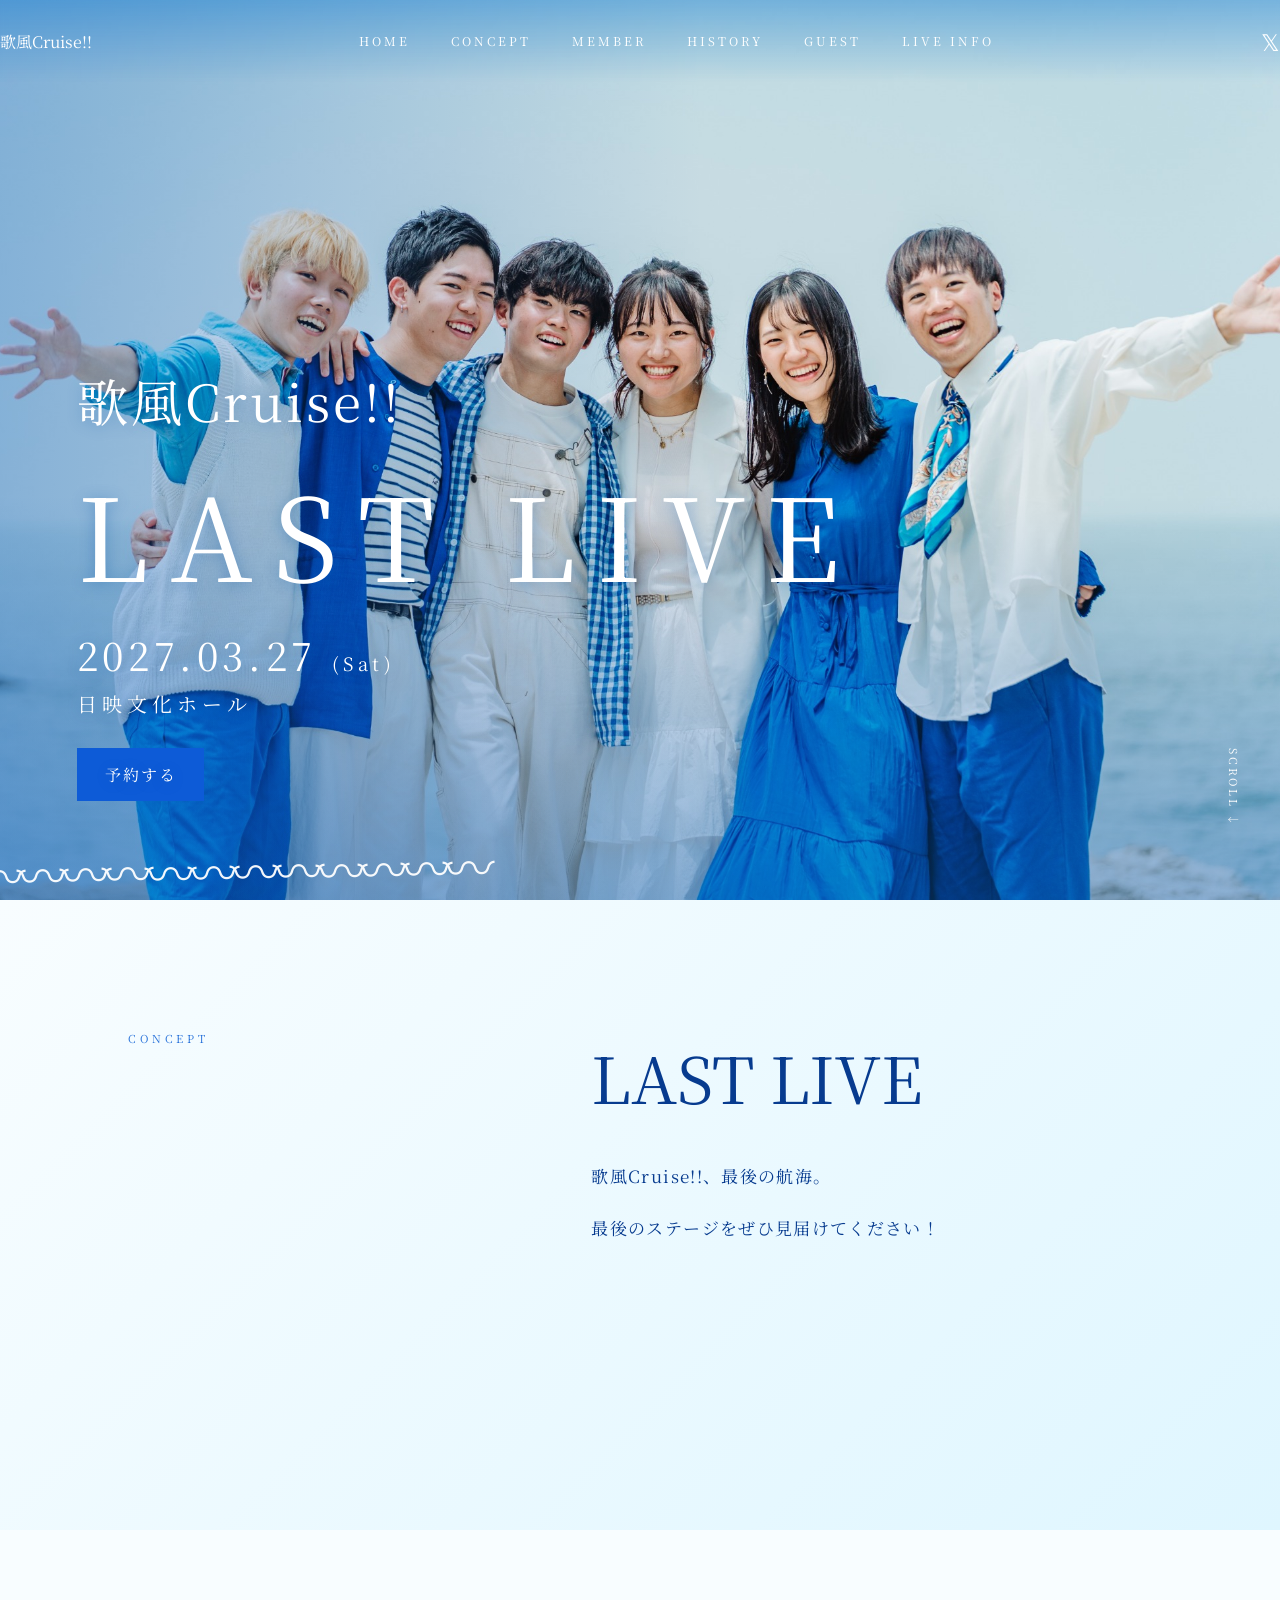
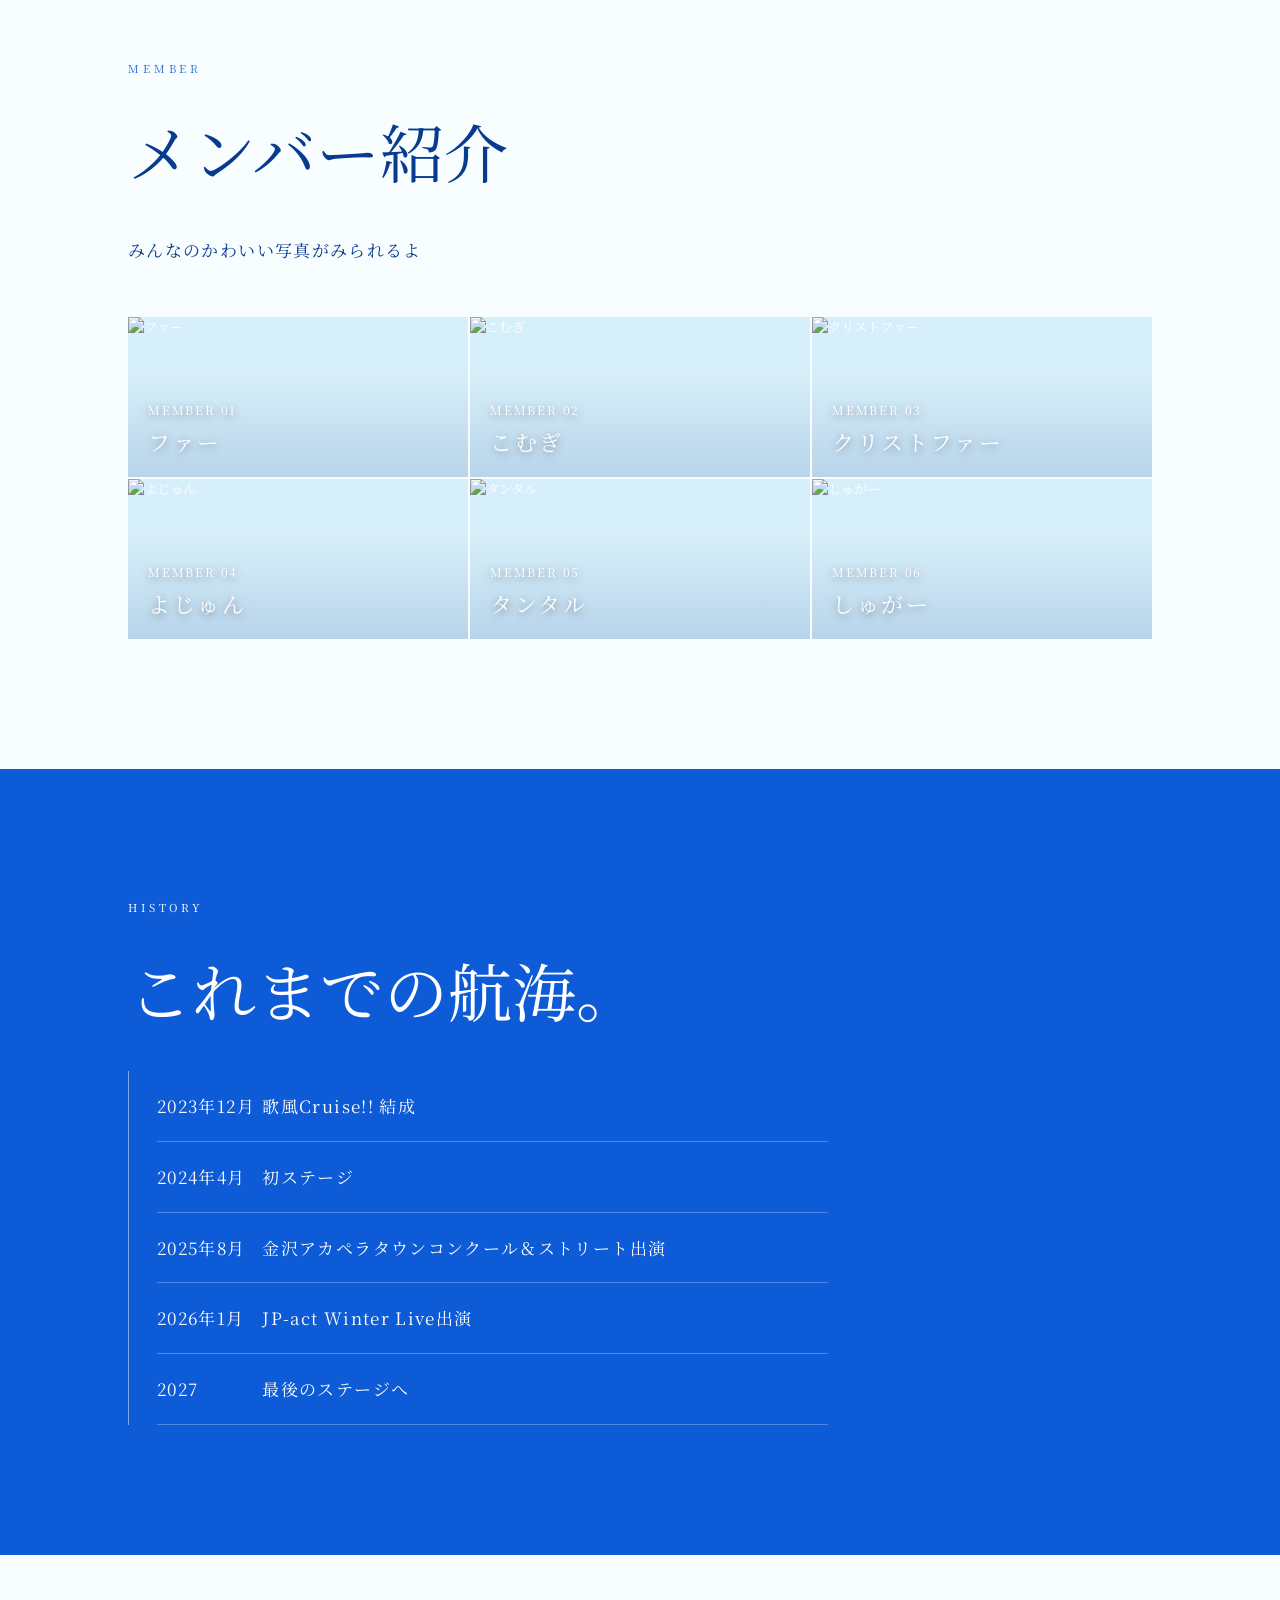
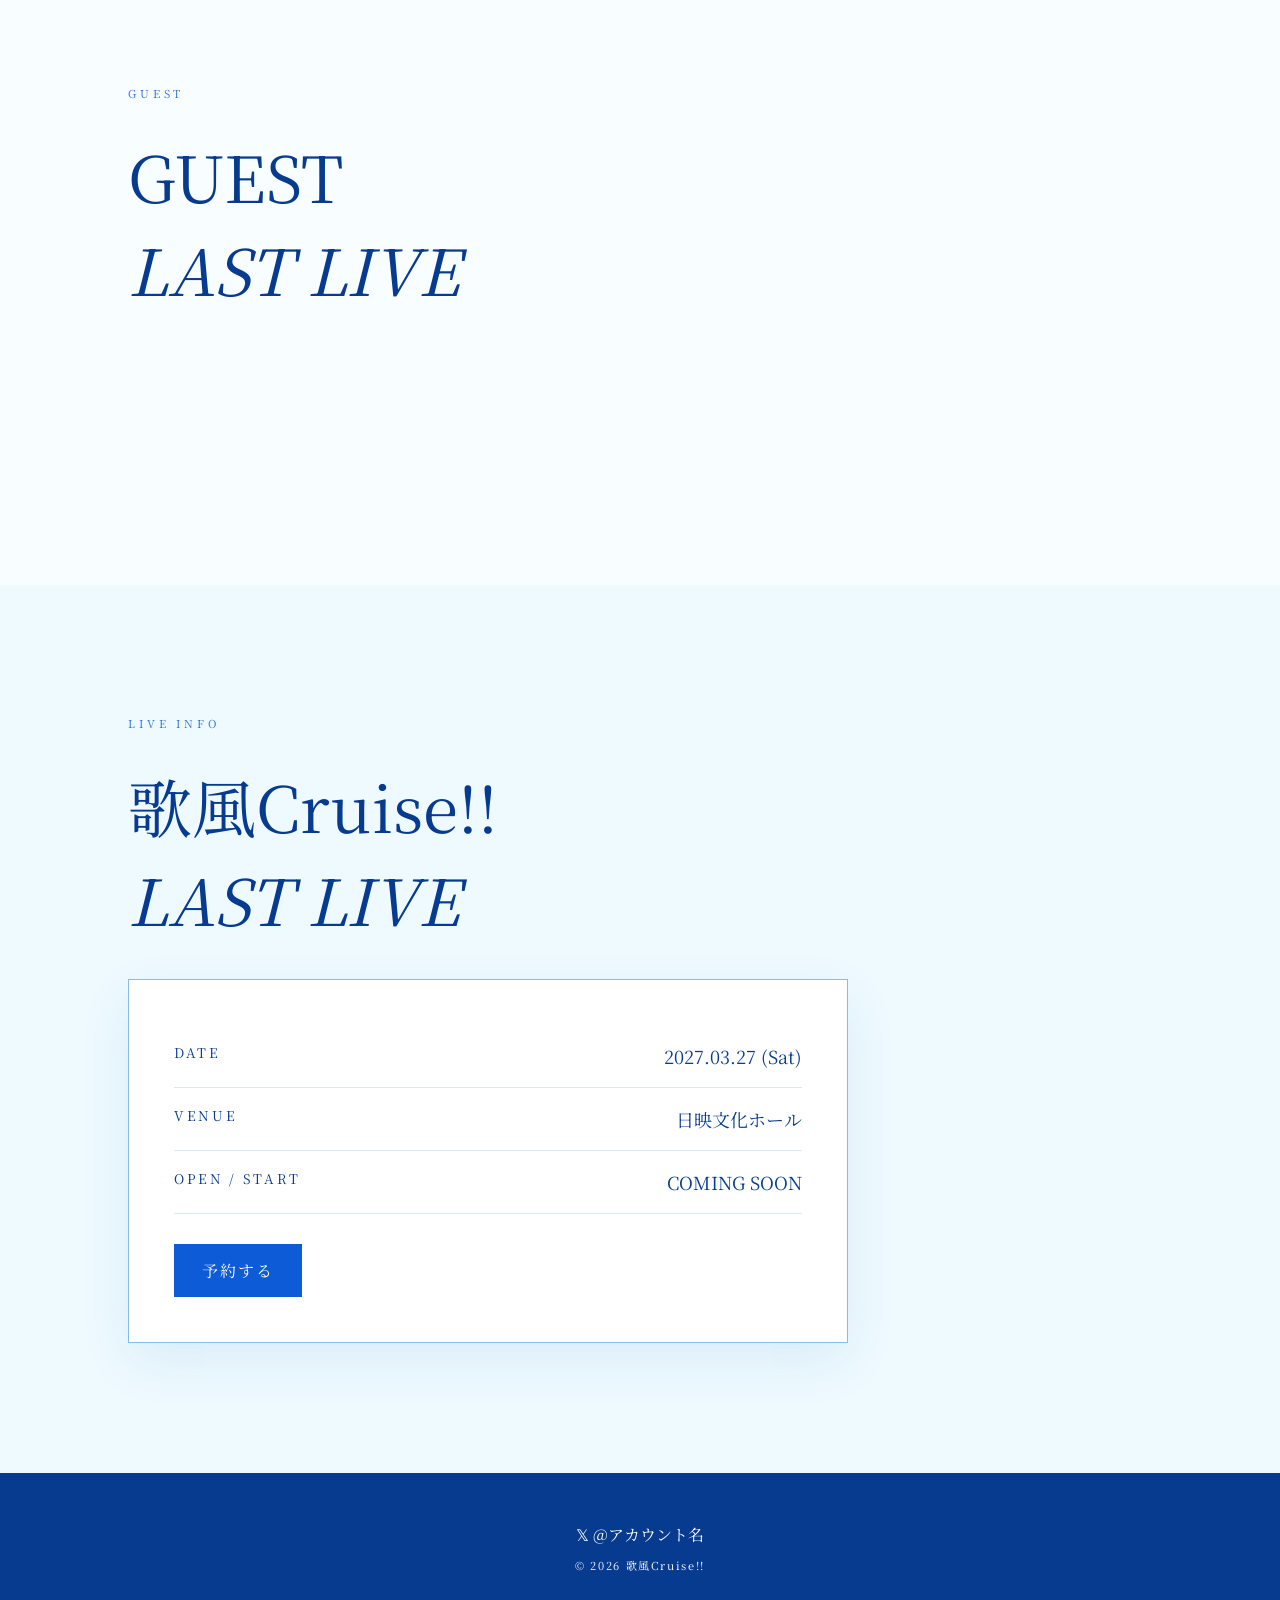
==== commit b23ef141: "Update index.html" ====
--- a/index.html
+++ b/index.html
@@ -3,61 +3,116 @@
 <head>
   <meta charset="utf-8">
   <meta name="viewport" content="width=device-width, initial-scale=1">
+
   <title>歌風Cruise!!｜LAST LIVE</title>
-  <meta name="description" content="歌風Cruise!! LAST LIVE 2027.03.27 日映文化ホール">
+
+  <meta
+    name="description"
+    content="歌風Cruise!! LAST LIVE 2027.03.27 日映文化ホール"
+  >
+
   <link rel="stylesheet" href="style.css">
 </head>
 
+
 <body>
 
-  <!-- =========================
+
+  <!-- ========================================
        HEADER
-  ========================= -->
+  ======================================== -->
 
   <header class="nav">
 
-    <a class="brand" href="#home" aria-label="歌風Cruise!!">
+    <a
+      class="brand"
+      href="#home"
+      aria-label="歌風Cruise!!"
+    >
       歌風Cruise!!
     </a>
 
+
     <nav>
-      <a href="#home">HOME</a>
-      <a href="#concept">CONCEPT</a>
-      <a href="#member">MEMBER</a>
-      <a href="#history">HISTORY</a>
-      <a href="#guest">GUEST</a>
-      <a href="#live">LIVE INFO</a>
+
+      <a href="#home">
+        HOME
+      </a>
+
+      <a href="#concept">
+        CONCEPT
+      </a>
+
+      <a href="#member">
+        MEMBER
+      </a>
+
+      <a href="#history">
+        HISTORY
+      </a>
+
+      <a href="#guest">
+        GUEST
+      </a>
+
+      <a href="#live">
+        LIVE INFO
+      </a>
+
     </nav>
 
-    <a class="x-link" href="#" aria-label="X">𝕏</a>
+
+    <a
+      class="x-link"
+      href="#"
+      aria-label="X"
+    >
+      𝕏
+    </a>
 
   </header>
 
 
+
   <main>
 
-    <!-- =========================
+
+    <!-- ========================================
          HOME
-    ========================= -->
-
-    <section id="home" class="hero">
+    ======================================== -->
+
+    <section
+      id="home"
+      class="hero"
+    >
 
       <div class="hero-photo"></div>
+
       <div class="hero-wash"></div>
 
+
       <div class="hero-content">
 
-        <p class="eyebrow">歌風Cruise!!</p>
-
-        <h1>LAST LIVE</h1>
+        <p class="eyebrow">
+          歌風Cruise!!
+        </p>
+
+
+        <h1>
+          LAST LIVE
+        </h1>
+
 
         <div class="date">
-          2027.03.27 <span>(Sat)</span>
+          2027.03.27
+          <span>(Sat)</span>
         </div>
+
 
         <div class="venue">
           日映文化ホール
         </div>
+
 
         <a
           class="button hero-button"
@@ -70,37 +125,49 @@
 
       </div>
 
+
       <div class="wave">
         〰〰〰〰〰〰〰〰〰〰〰〰
       </div>
 
-      <a class="scroll" href="#concept">
+
+      <a
+        class="scroll"
+        href="#concept"
+      >
         SCROLL ↓
       </a>
 
     </section>
 
 
-    <!-- =========================
+
+    <!-- ========================================
          CONCEPT
-    ========================= -->
-
-    <section id="concept" class="section concept">
+    ======================================== -->
+
+    <section
+      id="concept"
+      class="section concept"
+    >
 
       <div class="section-label">
         CONCEPT
       </div>
 
+
       <div>
 
         <h2>
           LAST LIVE
         </h2>
 
+
         <p>
           歌風Cruise!!、最後の航海。
         </p>
 
+
         <p>
           最後のステージをぜひ見届けてください！
         </p>
@@ -110,55 +177,76 @@
     </section>
 
 
-    <!-- =========================
+
+    <!-- ========================================
          MEMBER
-    ========================= -->
-
-    <section id="member" class="section">
+    ======================================== -->
+
+    <section
+      id="member"
+      class="section"
+    >
 
       <div class="section-label">
         MEMBER
       </div>
 
+
       <h2>
         メンバー紹介
       </h2>
 
+
       <p class="lead">
-        それぞれの航海を振り返って。
+        みんなのかわいい写真がみられるよ
       </p>
 
 
+
       <div class="member-grid">
 
 
-        <!-- ===== ファー ===== -->
+        <!-- ====================================
+             MEMBER 01 ファー
+        ==================================== -->
 
         <button
           class="member-card"
-          onclick="openMember(0)"
+          onclick="openMember('far')"
         >
 
           <img
-            src="images/far-1.jpg"
+            src="photo-66"
             alt="ファー"
           >
 
+
           <div class="member-card-overlay"></div>
 
+
           <div class="member-card-text">
-            <span>MEMBER 01</span>
-            <strong>ファー</strong>
+
+            <span>
+              MEMBER 01
+            </span>
+
+            <strong>
+              ファー
+            </strong>
+
           </div>
 
         </button>
 
 
-        <!-- ===== こむぎ ===== -->
+
+        <!-- ====================================
+             MEMBER 02 こむぎ
+        ==================================== -->
 
         <button
           class="member-card"
-          onclick="openMember(1)"
+          onclick="openMember('komugi')"
         >
 
           <img
@@ -166,21 +254,33 @@
             alt="こむぎ"
           >
 
+
           <div class="member-card-overlay"></div>
 
+
           <div class="member-card-text">
-            <span>MEMBER 02</span>
-            <strong>こむぎ</strong>
+
+            <span>
+              MEMBER 02
+            </span>
+
+            <strong>
+              こむぎ
+            </strong>
+
           </div>
 
         </button>
 
 
-        <!-- ===== クリストファー ===== -->
+
+        <!-- ====================================
+             MEMBER 03 クリストファー
+        ==================================== -->
 
         <button
           class="member-card"
-          onclick="openMember(2)"
+          onclick="openMember('christopher')"
         >
 
           <img
@@ -188,21 +288,33 @@
             alt="クリストファー"
           >
 
+
           <div class="member-card-overlay"></div>
 
+
           <div class="member-card-text">
-            <span>MEMBER 03</span>
-            <strong>クリストファー</strong>
+
+            <span>
+              MEMBER 03
+            </span>
+
+            <strong>
+              クリストファー
+            </strong>
+
           </div>
 
         </button>
 
 
-        <!-- ===== よじゅん ===== -->
+
+        <!-- ====================================
+             MEMBER 04 よじゅん
+        ==================================== -->
 
         <button
           class="member-card"
-          onclick="openMember(3)"
+          onclick="openMember('yojun')"
         >
 
           <img
@@ -210,21 +322,33 @@
             alt="よじゅん"
           >
 
+
           <div class="member-card-overlay"></div>
 
+
           <div class="member-card-text">
-            <span>MEMBER 04</span>
-            <strong>よじゅん</strong>
+
+            <span>
+              MEMBER 04
+            </span>
+
+            <strong>
+              よじゅん
+            </strong>
+
           </div>
 
         </button>
 
 
-        <!-- ===== タンタル ===== -->
+
+        <!-- ====================================
+             MEMBER 05 タンタル
+        ==================================== -->
 
         <button
           class="member-card"
-          onclick="openMember(4)"
+          onclick="openMember('tantal')"
         >
 
           <img
@@ -232,21 +356,33 @@
             alt="タンタル"
           >
 
+
           <div class="member-card-overlay"></div>
 
+
           <div class="member-card-text">
-            <span>MEMBER 05</span>
-            <strong>タンタル</strong>
+
+            <span>
+              MEMBER 05
+            </span>
+
+            <strong>
+              タンタル
+            </strong>
+
           </div>
 
         </button>
 
 
-        <!-- ===== しゅがー ===== -->
+
+        <!-- ====================================
+             MEMBER 06 しゅがー
+        ==================================== -->
 
         <button
           class="member-card"
-          onclick="openMember(5)"
+          onclick="openMember('sugar')"
         >
 
           <img
@@ -254,36 +390,56 @@
             alt="しゅがー"
           >
 
+
           <div class="member-card-overlay"></div>
 
+
           <div class="member-card-text">
-            <span>MEMBER 06</span>
-            <strong>しゅがー</strong>
+
+            <span>
+              MEMBER 06
+            </span>
+
+            <strong>
+              しゅがー
+            </strong>
+
           </div>
 
         </button>
 
+
       </div>
 
     </section>
 
 
-    <!-- =========================
-         MEMBER DETAIL MODAL
-    ========================= -->
+
+    <!-- ========================================
+         MEMBER MODAL
+    ======================================== -->
 
     <div
       id="member-modal"
       class="member-modal"
     >
 
+
+      <!-- 背景 -->
+
       <div
         class="member-overlay"
         onclick="closeMember()"
       ></div>
 
 
+
+      <!-- パネル -->
+
       <div class="member-panel">
+
+
+        <!-- 閉じる -->
 
         <button
           class="member-close"
@@ -294,82 +450,128 @@
         </button>
 
 
+
+        <!-- MEMBER番号 -->
+
         <div
-          id="modal-member-number"
+          id="modal-number"
           class="member-panel-label"
         >
           MEMBER 01
         </div>
 
 
-        <h2 id="modal-member-name">
+
+        <!-- 名前 -->
+
+        <h2 id="modal-name">
           ファー
         </h2>
 
 
+
+        <!-- パート -->
+
         <p
-          id="modal-member-role"
+          id="modal-role"
           class="member-role"
         >
           LEAD
         </p>
 
 
-        <!-- PHOTO SLIDER -->
-
-        <div class="member-slider">
+
+        <!-- ==================================
+             写真3枚
+        ================================== -->
+
+        <div
+          id="modal-slider"
+          class="member-slider"
+        >
+
+
+          <!-- 写真1 -->
 
           <div class="member-slide">
+
             <img
-              id="member-photo-1"
+              id="modal-photo-1"
               src="images/far-1.jpg"
-              alt="メンバー写真1"
+              alt="ファー 写真1"
             >
+
           </div>
 
+
+
+          <!-- 写真2 -->
+
           <div class="member-slide">
+
             <img
-              id="member-photo-2"
+              id="modal-photo-2"
               src="images/far-2.jpg"
-              alt="メンバー写真2"
+              alt="ファー 写真2"
             >
+
           </div>
 
+
+
+          <!-- 写真3 -->
+
           <div class="member-slide">
+
             <img
-              id="member-photo-3"
+              id="modal-photo-3"
               src="images/far-3.jpg"
-              alt="メンバー写真3"
+              alt="ファー 写真3"
             >
+
           </div>
 
+
         </div>
 
 
-        <!-- SLIDER DOTS -->
+
+        <!-- ==================================
+             写真ドット
+        ================================== -->
 
         <div class="slider-dots">
+
 
           <button
             class="active"
+            onclick="goToPhoto(0)"
             aria-label="写真1"
           ></button>
 
+
           <button
+            onclick="goToPhoto(1)"
             aria-label="写真2"
           ></button>
 
+
           <button
+            onclick="goToPhoto(2)"
             aria-label="写真3"
           ></button>
 
+
         </div>
 
 
-        <!-- PROFILE -->
+
+        <!-- ==================================
+             プロフィール
+        ================================== -->
 
         <div
-          id="modal-member-profile"
+          id="modal-profile"
           class="member-profile"
         >
 
@@ -383,14 +585,16 @@
 
         </div>
 
+
       </div>
 
     </div>
 
 
-    <!-- =========================
+
+    <!-- ========================================
          HISTORY
-    ========================= -->
+    ======================================== -->
 
     <section
       id="history"
@@ -401,46 +605,80 @@
         HISTORY
       </div>
 
+
       <h2>
         これまでの航海。
       </h2>
 
 
+
       <div class="timeline">
 
+
         <p>
-          <span>2023年12月</span>
+
+          <span>
+            2023年12月
+          </span>
+
           歌風Cruise!! 結成
+
         </p>
 
+
         <p>
-          <span>2024年4月</span>
+
+          <span>
+            2024年4月
+          </span>
+
           初ステージ
+
         </p>
 
+
         <p>
-          <span>2025年8月</span>
+
+          <span>
+            2025年8月
+          </span>
+
           金沢アカペラタウンコンクール＆ストリート出演
+
         </p>
 
+
         <p>
-          <span>2026年1月</span>
+
+          <span>
+            2026年1月
+          </span>
+
           JP-act Winter Live出演
+
         </p>
 
+
         <p>
-          <span>2027</span>
+
+          <span>
+            2027
+          </span>
+
           最後のステージへ
+
         </p>
 
+
       </div>
 
     </section>
 
 
-    <!-- =========================
+
+    <!-- ========================================
          GUEST
-    ========================= -->
+    ======================================== -->
 
     <section
       id="guest"
@@ -451,26 +689,32 @@
         GUEST
       </div>
 
+
       <h2>
+
         GUEST
         <br>
-        <em>LAST LIVE</em>
+
+        <em>
+          LAST LIVE
+        </em>
+
       </h2>
 
+
       <div class="guest-content">
 
-        <!--
-          ゲスト情報をここに追加
-        -->
+        <!-- ゲスト情報をここに追加 -->
 
       </div>
 
     </section>
 
 
-    <!-- =========================
+
+    <!-- ========================================
          LIVE INFO
-    ========================= -->
+    ======================================== -->
 
     <section
       id="live"
@@ -481,28 +725,63 @@
         LIVE INFO
       </div>
 
+
       <h2>
+
         歌風Cruise!!<br>
-        <em>LAST LIVE</em>
+
+        <em>
+          LAST LIVE
+        </em>
+
       </h2>
 
 
+
       <div class="live-card">
 
+
         <div>
-          <small>DATE</small>
-          <strong>2027.03.27 (Sat)</strong>
+
+          <small>
+            DATE
+          </small>
+
+          <strong>
+            2027.03.27 (Sat)
+          </strong>
+
         </div>
 
+
+
         <div>
-          <small>VENUE</small>
-          <strong>日映文化ホール</strong>
+
+          <small>
+            VENUE
+          </small>
+
+          <strong>
+            日映文化ホール
+          </strong>
+
         </div>
 
+
+
         <div>
-          <small>OPEN / START</small>
-          <strong>COMING SOON</strong>
+
+          <small>
+            OPEN / START
+          </small>
+
+          <strong>
+            COMING SOON
+          </strong>
+
         </div>
+
+
 
         <a
           class="button"
@@ -513,18 +792,22 @@
           予約する
         </a>
 
+
       </div>
 
     </section>
 
+
   </main>
 
 
-  <!-- =========================
+
+  <!-- ========================================
        FOOTER
-  ========================= -->
+  ======================================== -->
 
   <footer>
+
 
     <a
       href="#"
@@ -535,37 +818,59 @@
       𝕏 @アカウント名
     </a>
 
+
     <p>
       © 2026 歌風Cruise!!
     </p>
 
+
   </footer>
 
 
-  <!-- =========================
+
+  <!-- ========================================
        JAVASCRIPT
-  ========================= -->
+  ======================================== -->
 
   <script>
 
-    /* =========================
-       メンバーデータ
-    ========================= */
-
-    const members = [
-
-      {
+
+    /*
+    ==================================================
+    メンバー情報
+
+    写真ファイル名はここだけ変更すればOK！
+    ==================================================
+    */
+
+
+    const members = {
+
+
+      /* ================================
+         ファー
+      ================================= */
+
+      far: {
+
         number: "MEMBER 01",
+
         name: "ファー",
+
         role: "LEAD",
 
         photos: [
+
           "images/far-1.jpg",
+
           "images/far-2.jpg",
+
           "images/far-3.jpg"
+
         ],
 
         profile: `
+
           <p>
             Lead。歌風Cruise!!の発起人。そしてドライバー。
           </p>
@@ -573,248 +878,393 @@
           <p>
             みんなの衣装もファー発案。
           </p>
+
         `
+
       },
 
 
-      {
+      /* ================================
+         こむぎ
+      ================================= */
+
+      komugi: {
+
         number: "MEMBER 02",
+
         name: "こむぎ",
+
         role: "MEMBER",
 
         photos: [
+
           "images/komugi-1.jpg",
+
           "images/komugi-2.jpg",
+
           "images/komugi-3.jpg"
+
         ],
 
         profile: `
+
           <p>
-            ここにプロフィールを書いてね。
+            ここにプロフィールを入力。
           </p>
 
           <p>
-            好きなことや思い出など。
+            歌風Cruise!!での思い出など。
           </p>
+
         `
+
       },
 
 
-      {
+      /* ================================
+         クリストファー
+      ================================= */
+
+      christopher: {
+
         number: "MEMBER 03",
+
         name: "クリストファー",
+
         role: "MEMBER",
 
         photos: [
+
           "images/christopher-1.jpg",
+
           "images/christopher-2.jpg",
+
           "images/christopher-3.jpg"
+
         ],
 
         profile: `
+
           <p>
-            ここにプロフィールを書いてね。
+            ここにプロフィールを入力。
           </p>
 
           <p>
-            好きなことや思い出など。
+            歌風Cruise!!での思い出など。
           </p>
+
         `
+
       },
 
 
-      {
+      /* ================================
+         よじゅん
+      ================================= */
+
+      yojun: {
+
         number: "MEMBER 04",
+
         name: "よじゅん",
+
         role: "MEMBER",
 
         photos: [
+
           "images/yojun-1.jpg",
+
           "images/yojun-2.jpg",
+
           "images/yojun-3.jpg"
+
         ],
 
         profile: `
+
           <p>
-            ここにプロフィールを書いてね。
+            ここにプロフィールを入力。
           </p>
 
           <p>
-            好きなことや思い出など。
+            歌風Cruise!!での思い出など。
           </p>
+
         `
+
       },
 
 
-      {
+      /* ================================
+         タンタル
+      ================================= */
+
+      tantal: {
+
         number: "MEMBER 05",
+
         name: "タンタル",
+
         role: "MEMBER",
 
         photos: [
+
           "images/tantal-1.jpg",
+
           "images/tantal-2.jpg",
+
           "images/tantal-3.jpg"
+
         ],
 
         profile: `
+
           <p>
-            ここにプロフィールを書いてね。
+            ここにプロフィールを入力。
           </p>
 
           <p>
-            好きなことや思い出など。
+            歌風Cruise!!での思い出など。
           </p>
+
         `
+
       },
 
 
-      {
+      /* ================================
+         しゅがー
+      ================================= */
+
+      sugar: {
+
         number: "MEMBER 06",
+
         name: "しゅがー",
+
         role: "MEMBER",
 
         photos: [
+
           "images/sugar-1.jpg",
+
           "images/sugar-2.jpg",
+
           "images/sugar-3.jpg"
+
         ],
 
         profile: `
+
           <p>
-            ここにプロフィールを書いてね。
+            ここにプロフィールを入力。
           </p>
 
           <p>
-            好きなことや思い出など。
+            歌風Cruise!!での思い出など。
           </p>
+
         `
+
       }
 
-    ];
-
-
-    /* =========================
-       メンバー詳細を開く
-    ========================= */
-
-    function openMember(index){
-
-      const member = members[index];
-
-      document.getElementById(
-        "modal-member-number"
-      ).textContent = member.number;
-
-
-      document.getElementById(
-        "modal-member-name"
-      ).textContent = member.name;
-
-
-      document.getElementById(
-        "modal-member-role"
-      ).textContent = member.role;
-
-
-      document.getElementById(
-        "modal-member-profile"
-      ).innerHTML = member.profile;
-
-
-      document.getElementById(
-        "member-photo-1"
-      ).src = member.photos[0];
-
-
-      document.getElementById(
-        "member-photo-2"
-      ).src = member.photos[1];
-
-
-      document.getElementById(
-        "member-photo-3"
-      ).src = member.photos[2];
-
-
-      document.getElementById(
-        "member-photo-1"
-      ).alt = member.name + " 写真1";
-
-
-      document.getElementById(
-        "member-photo-2"
-      ).alt = member.name + " 写真2";
-
-
-      document.getElementById(
-        "member-photo-3"
-      ).alt = member.name + " 写真3";
-
-
-      /* スライダーを最初に戻す */
+    };
+
+
+
+    /*
+    ==================================================
+    メンバー詳細を開く
+    ==================================================
+    */
+
+    function openMember(memberId){
+
+
+      const member =
+        members[memberId];
+
+
+      if(!member){
+        return;
+      }
+
+
+      /*
+      名前などを変更
+      */
+
+      document
+        .getElementById("modal-number")
+        .textContent =
+        member.number;
+
+
+      document
+        .getElementById("modal-name")
+        .textContent =
+        member.name;
+
+
+      document
+        .getElementById("modal-role")
+        .textContent =
+        member.role;
+
+
+      /*
+      プロフィール
+      */
+
+      document
+        .getElementById("modal-profile")
+        .innerHTML =
+        member.profile;
+
+
+
+      /*
+      ==========================================
+      写真3枚をセット
+      ==========================================
+      */
+
+
+      document
+        .getElementById("modal-photo-1")
+        .src =
+        member.photos[0];
+
+
+      document
+        .getElementById("modal-photo-2")
+        .src =
+        member.photos[1];
+
+
+      document
+        .getElementById("modal-photo-3")
+        .src =
+        member.photos[2];
+
+
+
+      /*
+      altも変更
+      */
+
+      document
+        .getElementById("modal-photo-1")
+        .alt =
+        member.name + " 写真1";
+
+
+      document
+        .getElementById("modal-photo-2")
+        .alt =
+        member.name + " 写真2";
+
+
+      document
+        .getElementById("modal-photo-3")
+        .alt =
+        member.name + " 写真3";
+
+
+
+      /*
+      ==========================================
+      スライダーを写真1に戻す
+      ==========================================
+      */
 
       const slider =
-        document.querySelector(".member-slider");
-
-      if(slider){
-
-        slider.scrollTo({
-          left: 0,
-          behavior: "instant"
-        });
-
-      }
-
-
-      /* ドットを最初に戻す */
+        document.getElementById(
+          "modal-slider"
+        );
+
+
+      slider.scrollTo({
+
+        left: 0,
+
+        behavior: "instant"
+
+      });
+
+
+
+      /*
+      ドットを写真1に戻す
+      */
 
       document
-        .querySelectorAll(".slider-dots button")
-        .forEach(function(dot, i){
-
-          dot.classList.toggle(
-            "active",
-            i === 0
-          );
-
-        });
-
+        .querySelectorAll(
+          ".slider-dots button"
+        )
+        .forEach(
+          function(dot, index){
+
+            dot.classList.toggle(
+              "active",
+              index === 0
+            );
+
+          }
+        );
+
+
+
+      /*
+      モーダルを開く
+      */
 
       document
         .getElementById("member-modal")
         .classList.add("open");
 
 
-      document.body.style.overflow = "hidden";
+      document.body.style.overflow =
+        "hidden";
 
     }
 
 
-    /* =========================
-       メンバー詳細を閉じる
-    ========================= */
+
+    /*
+    ==================================================
+    メンバー詳細を閉じる
+    ==================================================
+    */
 
     function closeMember(){
+
 
       document
         .getElementById("member-modal")
         .classList.remove("open");
 
-      document.body.style.overflow = "";
+
+      document.body.style.overflow =
+        "";
 
     }
 
 
-    /* =========================
-       ESCキーで閉じる
-    ========================= */
+
+    /*
+    ==================================================
+    ESCキーでも閉じる
+    ==================================================
+    */
 
     document.addEventListener(
       "keydown",
       function(event){
 
-        if(event.key === "Escape"){
+        if(
+          event.key === "Escape"
+        ){
 
           closeMember();
 
@@ -824,12 +1274,17 @@
     );
 
 
-    /* =========================
-       写真スライダー
-    ========================= */
+
+    /*
+    ==================================================
+    写真スライダー
+    ==================================================
+    */
 
     const slider =
-      document.querySelector(".member-slider");
+      document.getElementById(
+        "modal-slider"
+      );
 
 
     const dots =
@@ -838,13 +1293,17 @@
       );
 
 
+
+    /*
+    スワイプしたとき
+    */
+
     if(slider){
-
-      /* スワイプしたとき */
 
       slider.addEventListener(
         "scroll",
         function(){
+
 
           const index =
             Math.round(
@@ -867,32 +1326,31 @@
         }
       );
 
-
-      /* ●をタップ */
-
-      dots.forEach(
-        function(dot, index){
-
-          dot.addEventListener(
-            "click",
-            function(){
-
-              slider.scrollTo({
-
-                left:
-                  slider.clientWidth * index,
-
-                behavior: "smooth"
-
-              });
-
-            }
-          );
-
-        }
-      );
-
     }
+
+
+
+    /*
+    ==================================================
+    ●を押したとき
+    ==================================================
+    */
+
+    function goToPhoto(index){
+
+
+      slider.scrollTo({
+
+        left:
+          slider.clientWidth *
+          index,
+
+        behavior: "smooth"
+
+      });
+
+    }
+
 
   </script>
 
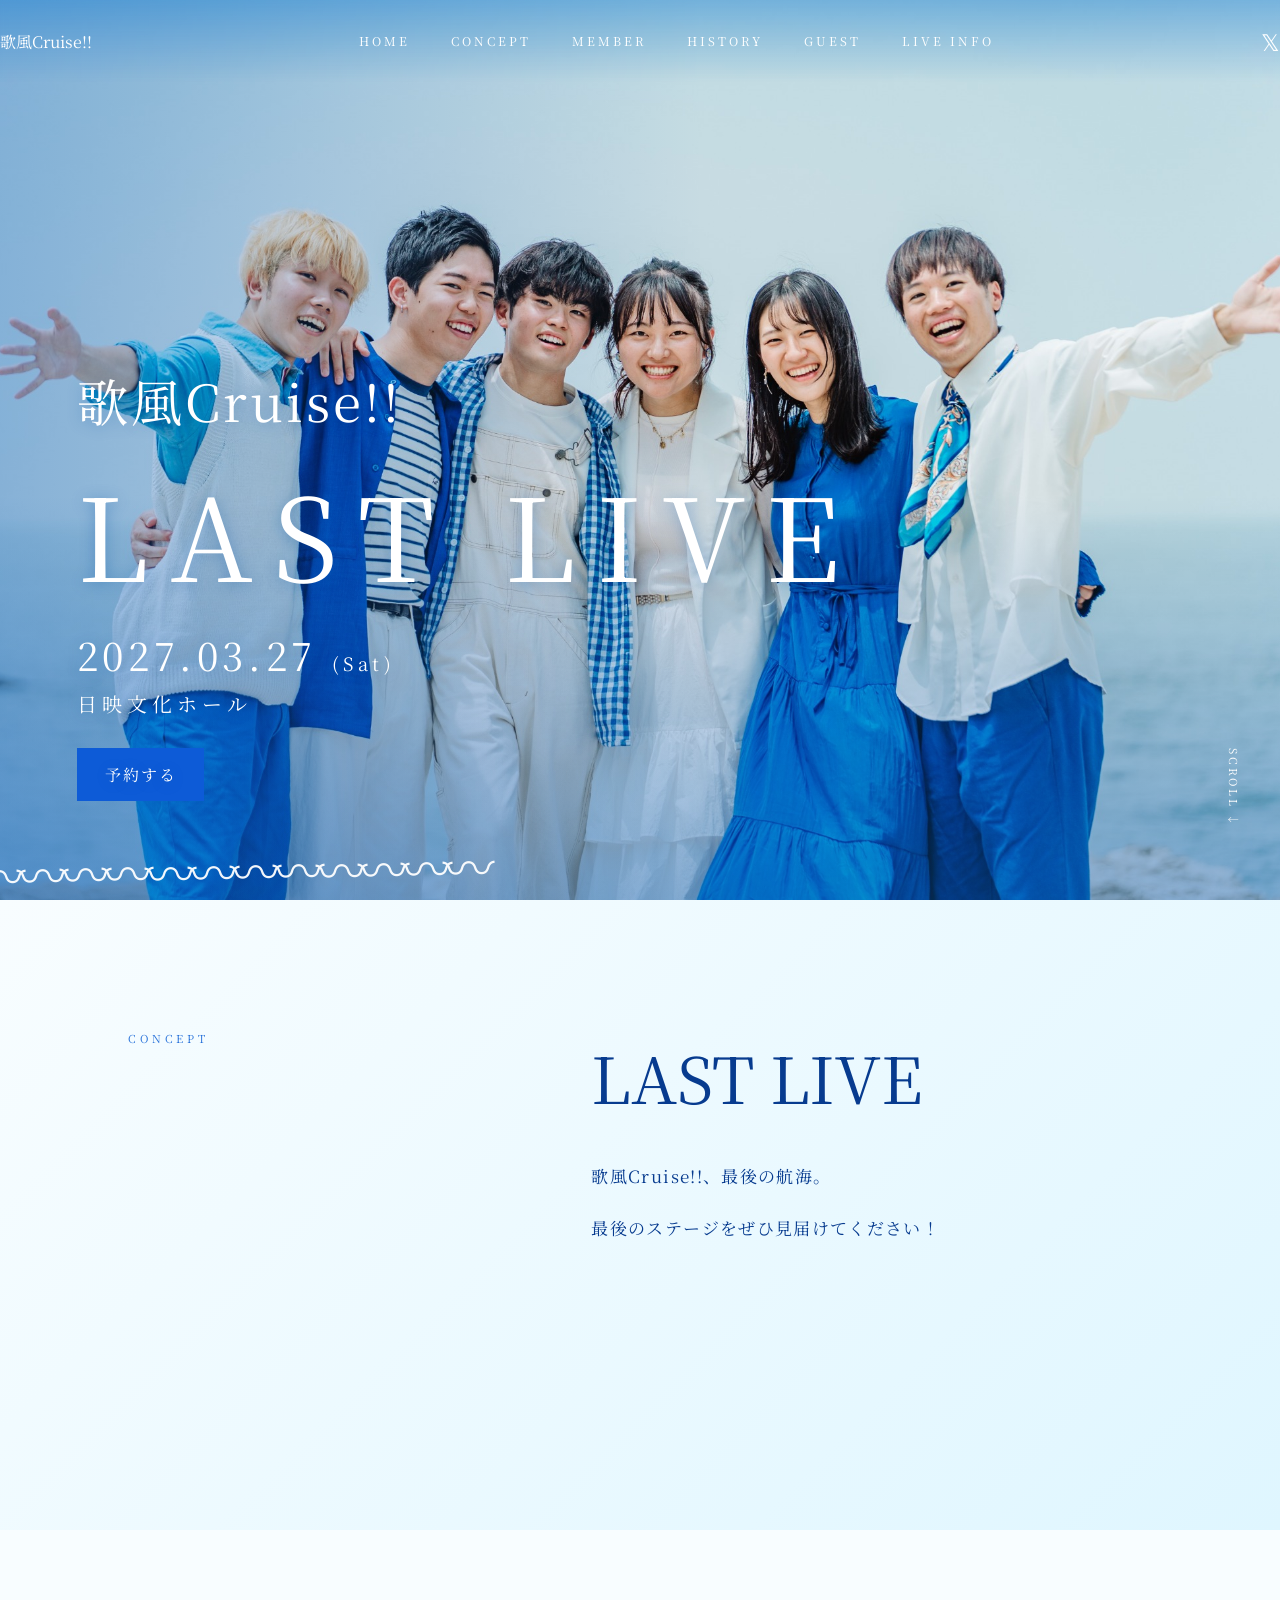
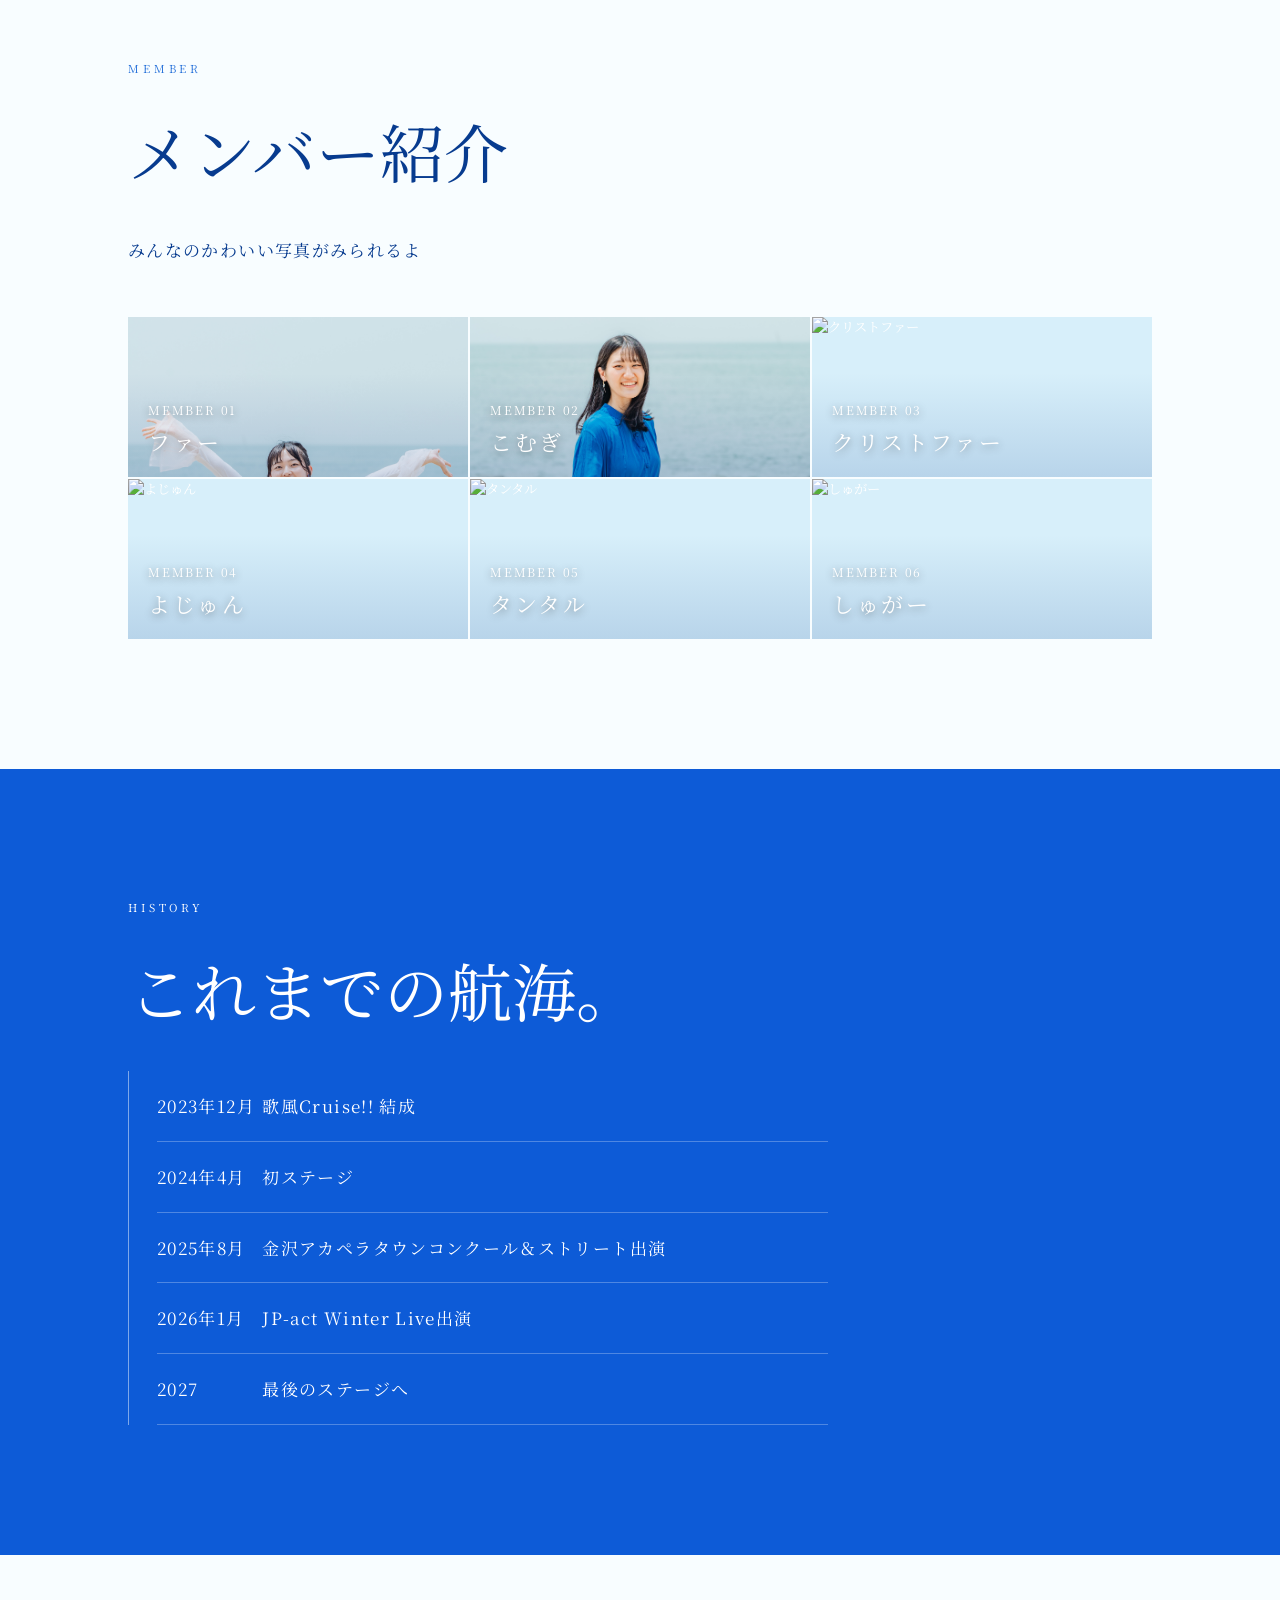
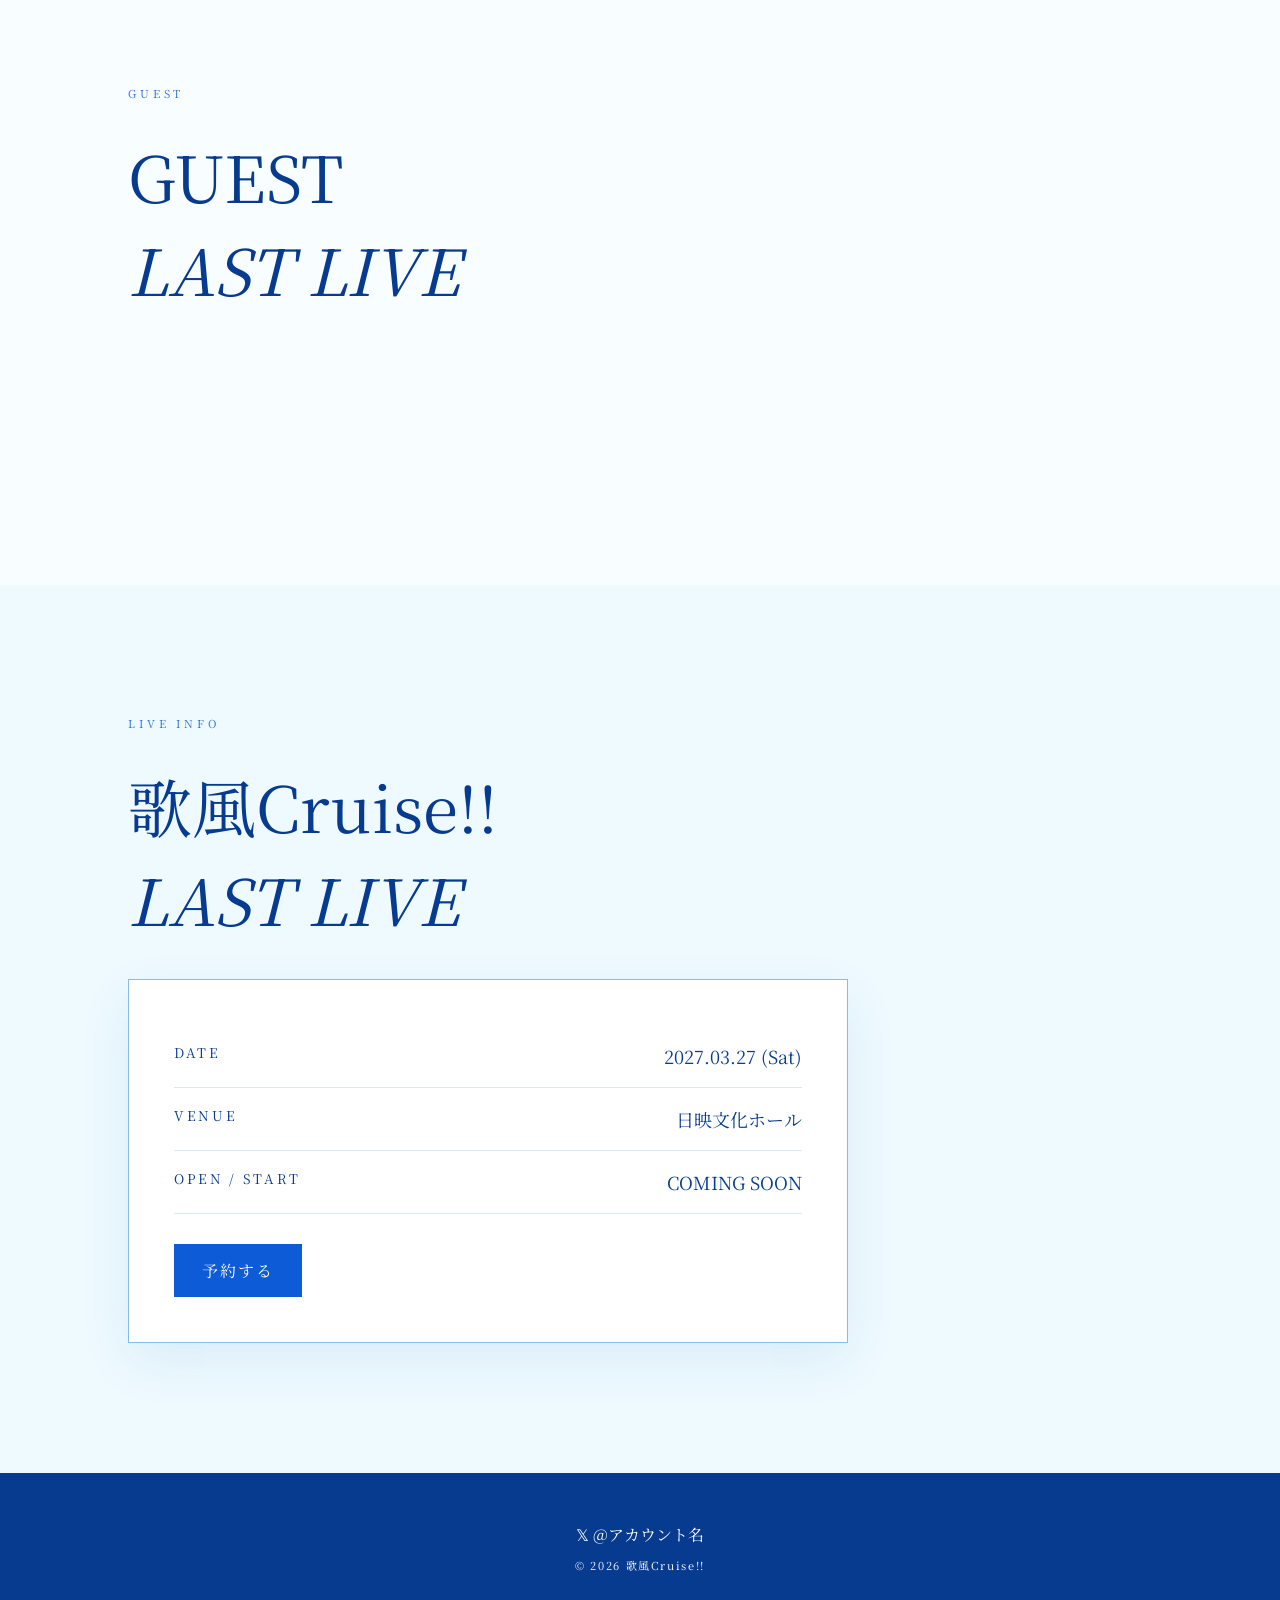
==== commit a451016d: "Update index.html" ====
--- a/index.html
+++ b/index.html
@@ -216,7 +216,7 @@
         >
 
           <img
-            src="photo-66"
+            src="photo-66.jpg"
             alt="ファー"
           >
 
@@ -250,7 +250,7 @@
         >
 
           <img
-            src="images/komugi-1.jpg"
+            src="photo-76.jpg"
             alt="こむぎ"
           >
 
@@ -284,7 +284,7 @@
         >
 
           <img
-            src="images/christopher-1.jpg"
+            src="photo-105.jpg"
             alt="クリストファー"
           >
 
@@ -318,7 +318,7 @@
         >
 
           <img
-            src="images/yojun-1.jpg"
+            src="photo-84.jpg"
             alt="よじゅん"
           >
 
@@ -352,7 +352,7 @@
         >
 
           <img
-            src="images/tantal-1.jpg"
+            src="photo-127.jpg"
             alt="タンタル"
           >
 
@@ -386,7 +386,7 @@
         >
 
           <img
-            src="images/sugar-1.jpg"
+            src="photo-98.jpg"
             alt="しゅがー"
           >
 
@@ -497,7 +497,7 @@
 
             <img
               id="modal-photo-1"
-              src="images/far-1.jpg"
+              src="photo-66.jpg"
               alt="ファー 写真1"
             >
 
@@ -511,7 +511,7 @@
 
             <img
               id="modal-photo-2"
-              src="images/far-2.jpg"
+              src="photo-69.jpg"
               alt="ファー 写真2"
             >
 
@@ -525,7 +525,7 @@
 
             <img
               id="modal-photo-3"
-              src="images/far-3.jpg"
+              src="photo-72.jpg"
               alt="ファー 写真3"
             >
 
@@ -861,11 +861,11 @@
 
         photos: [
 
-          "images/far-1.jpg",
-
-          "images/far-2.jpg",
-
-          "images/far-3.jpg"
+          "photo-66.jpg",
+
+          "photo-69.jpg",
+
+          "photo-72.jpg"
 
         ],
 
@@ -898,18 +898,18 @@
 
         photos: [
 
-          "images/komugi-1.jpg",
-
-          "images/komugi-2.jpg",
-
-          "images/komugi-3.jpg"
+          "photo-76.jpg",
+
+          "photo-78.jpg",
+
+          "photo-80.jpg"
 
         ],
 
         profile: `
 
           <p>
-            ここにプロフィールを入力。
+            こむぎだけど米派。
           </p>
 
           <p>
@@ -935,18 +935,18 @@
 
         photos: [
 
-          "images/christopher-1.jpg",
-
-          "images/christopher-2.jpg",
-
-          "images/christopher-3.jpg"
+          "photo-105.jpg",
+
+          "photo-106.jpg",
+
+          "photo-114.jpg"
 
         ],
 
         profile: `
 
           <p>
-            ここにプロフィールを入力。
+            クリストファーは本名。
           </p>
 
           <p>
@@ -972,18 +972,18 @@
 
         photos: [
 
-          "images/yojun-1.jpg",
-
-          "images/yojun-2.jpg",
-
-          "images/yojun-3.jpg"
+          "photo-86.jpg",
+
+          "photo-90.jpg",
+
+          "photo-92.jpg"
 
         ],
 
         profile: `
 
           <p>
-            ここにプロフィールを入力。
+            よーじゅら。
           </p>
 
           <p>
@@ -1009,18 +1009,18 @@
 
         photos: [
 
-          "images/tantal-1.jpg",
-
-          "images/tantal-2.jpg",
-
-          "images/tantal-3.jpg"
+          "photo-117.jpg",
+
+          "photo-125.jpg",
+
+          "photo-127.jpg"
 
         ],
 
         profile: `
 
           <p>
-            ここにプロフィールを入力。
+            報連相ちゃんとしてください。
           </p>
 
           <p>
@@ -1046,18 +1046,18 @@
 
         photos: [
 
-          "images/sugar-1.jpg",
-
-          "images/sugar-2.jpg",
-
-          "images/sugar-3.jpg"
+          "photo-98.jpg",
+
+          "photo-99.jpg",
+
+          "photo-102.jpg"
 
         ],
 
         profile: `
 
           <p>
-            ここにプロフィールを入力。
+            おしゅが。
           </p>
 
           <p>
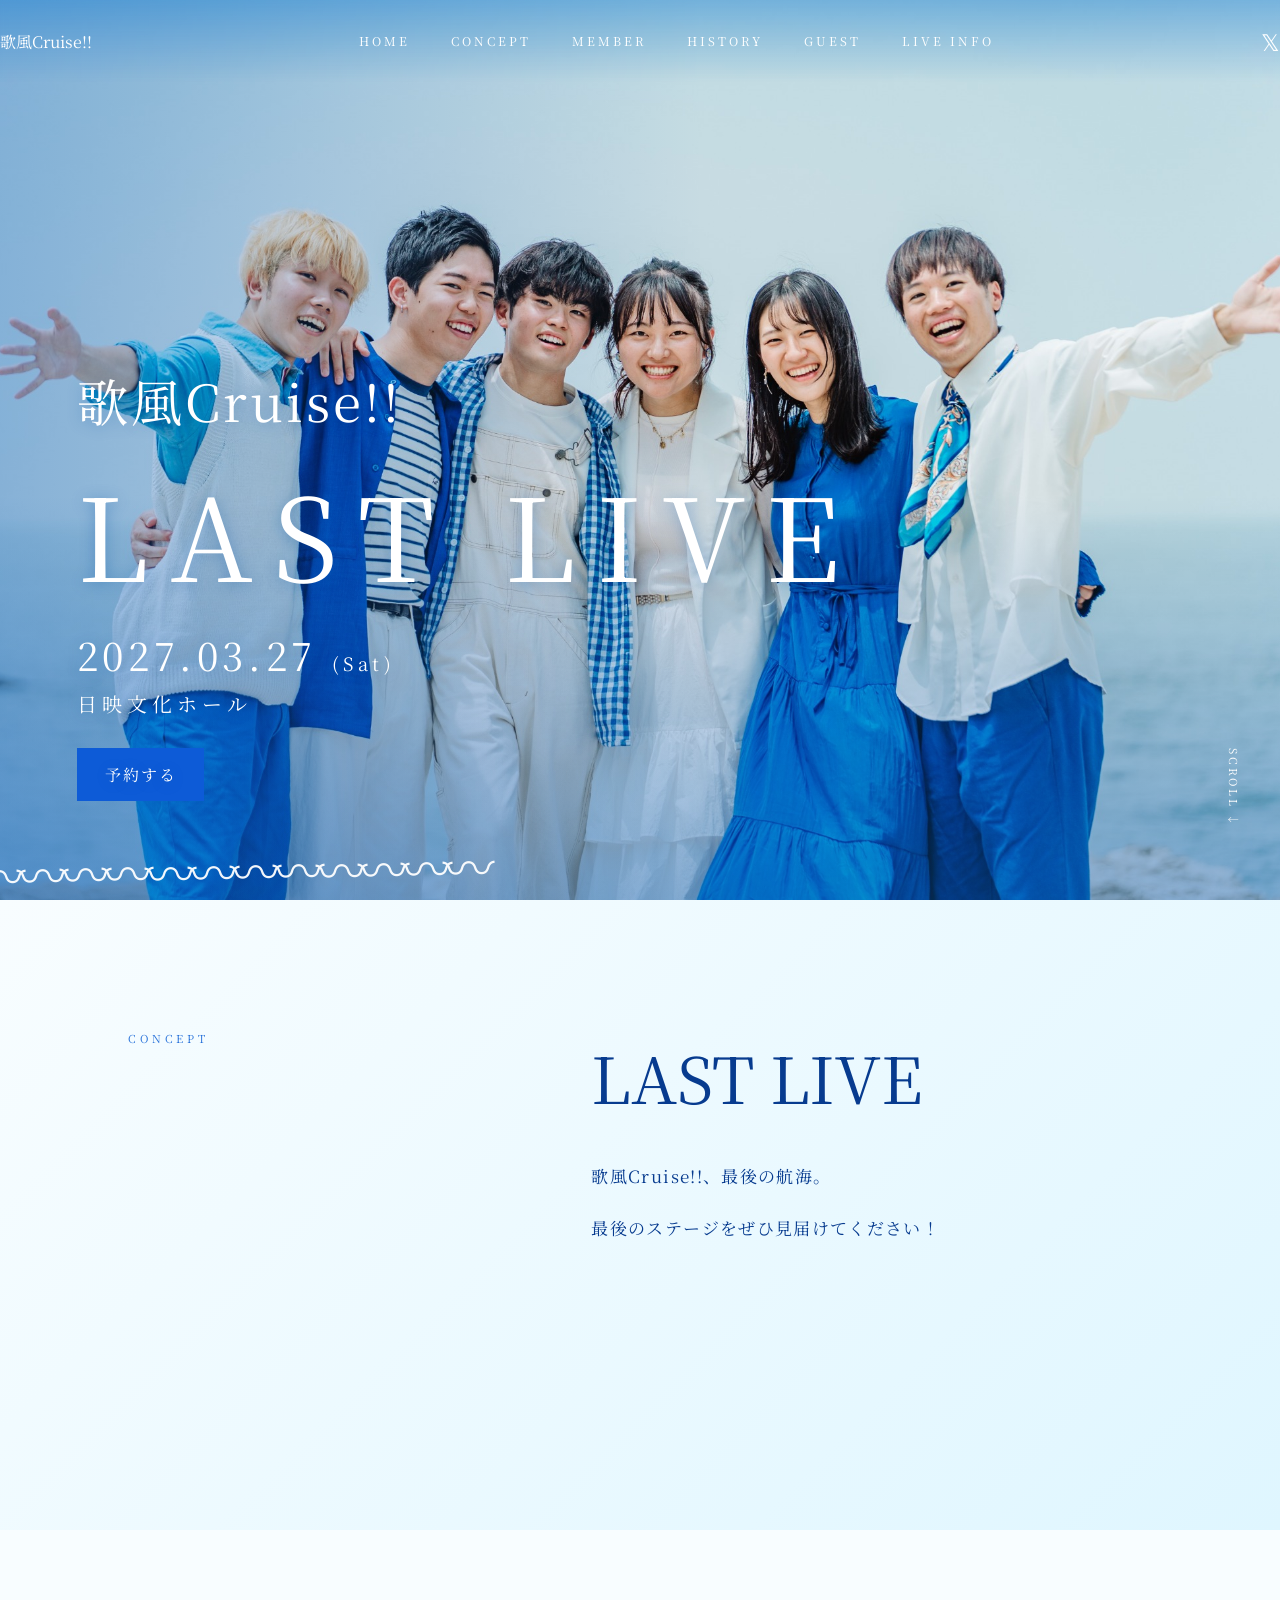
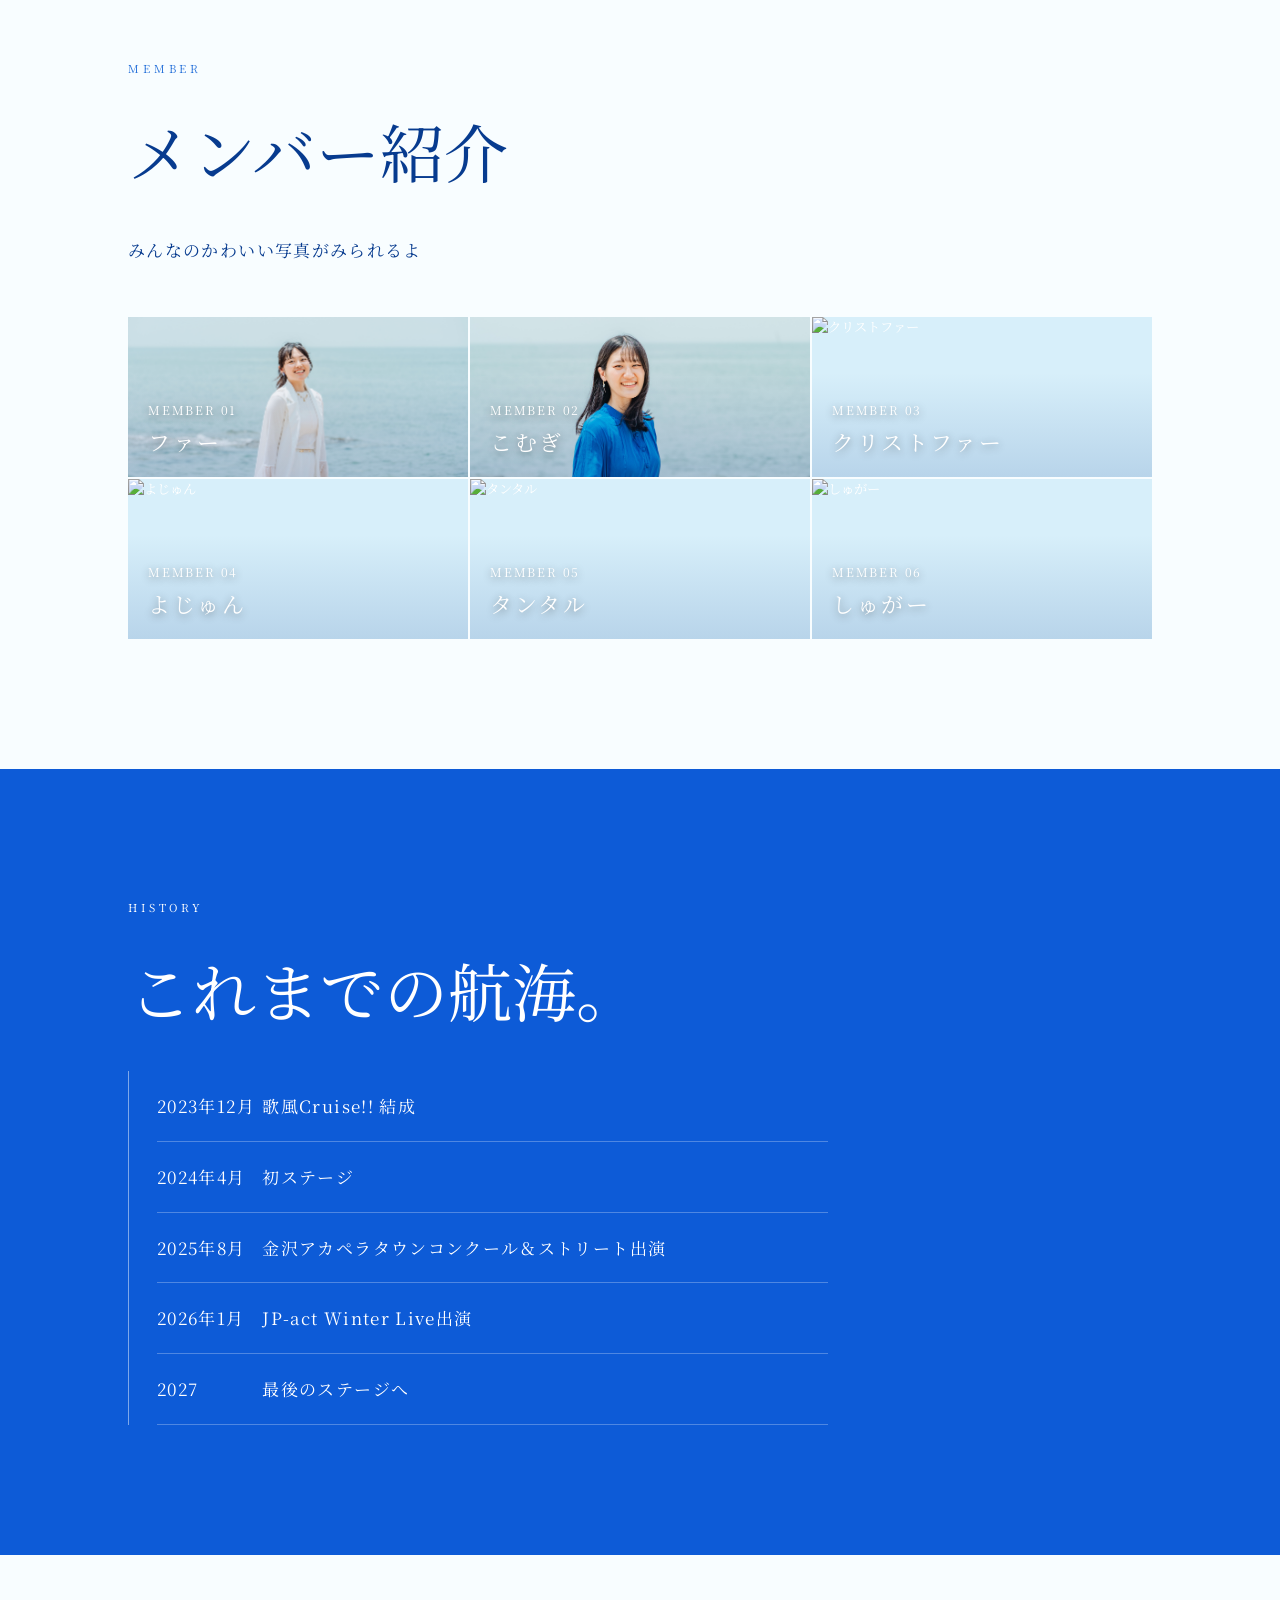
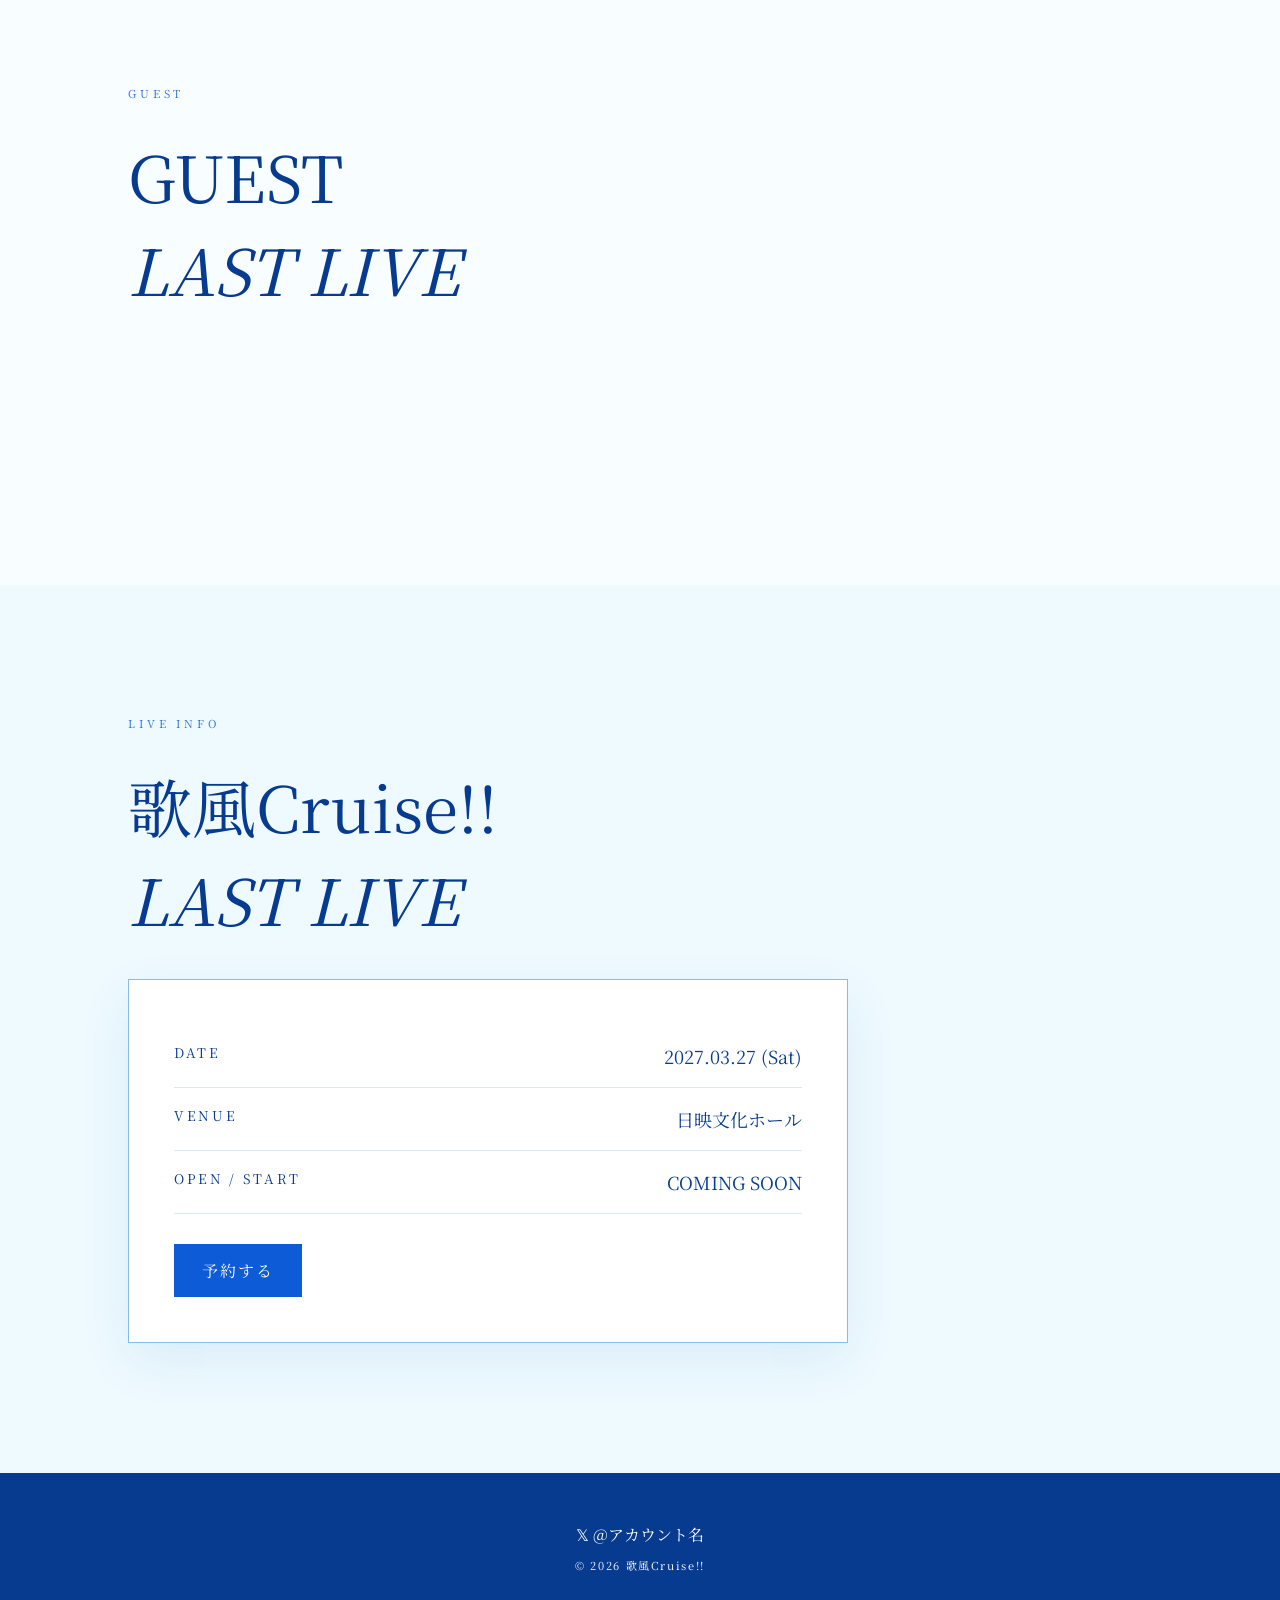
==== commit bab300ad: "Update index.html" ====
--- a/index.html
+++ b/index.html
@@ -216,7 +216,7 @@
         >
 
           <img
-            src="photo-66.jpg"
+            src="photo-69.jpg"
             alt="ファー"
           >
 
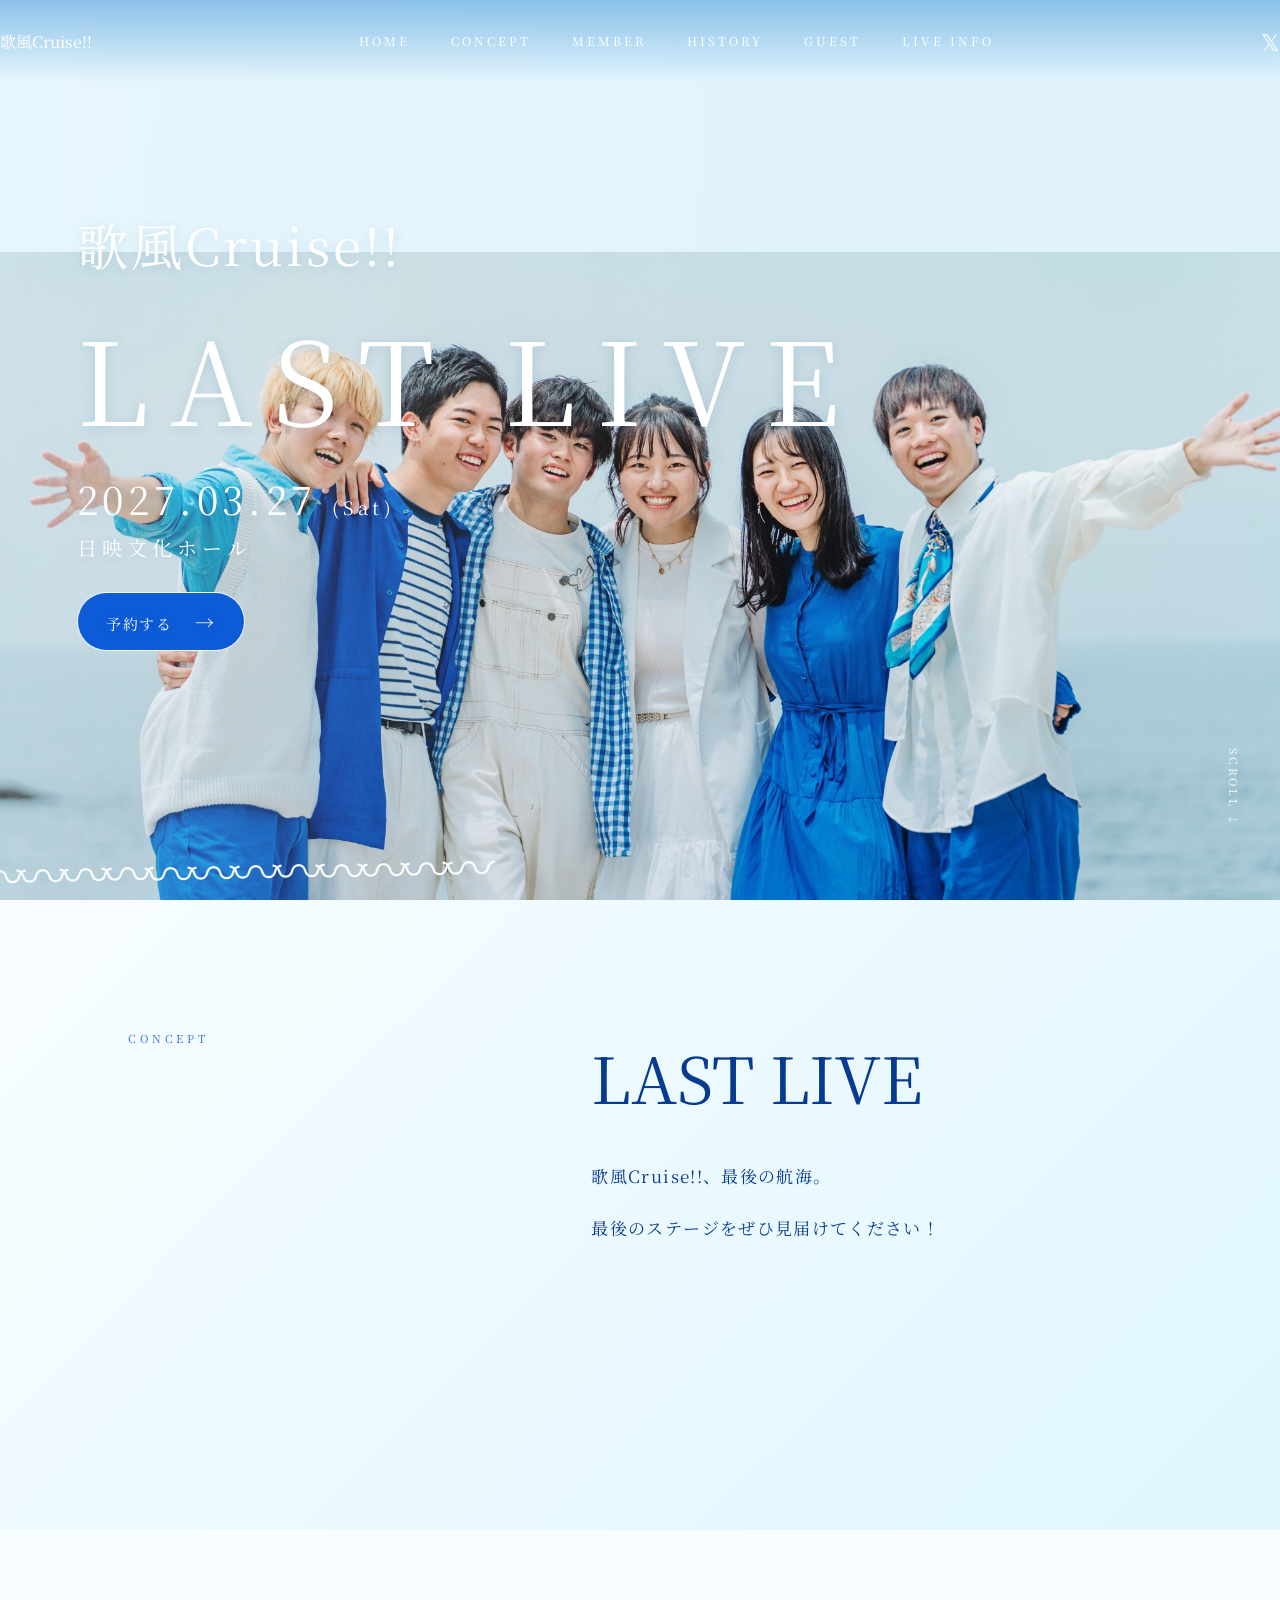
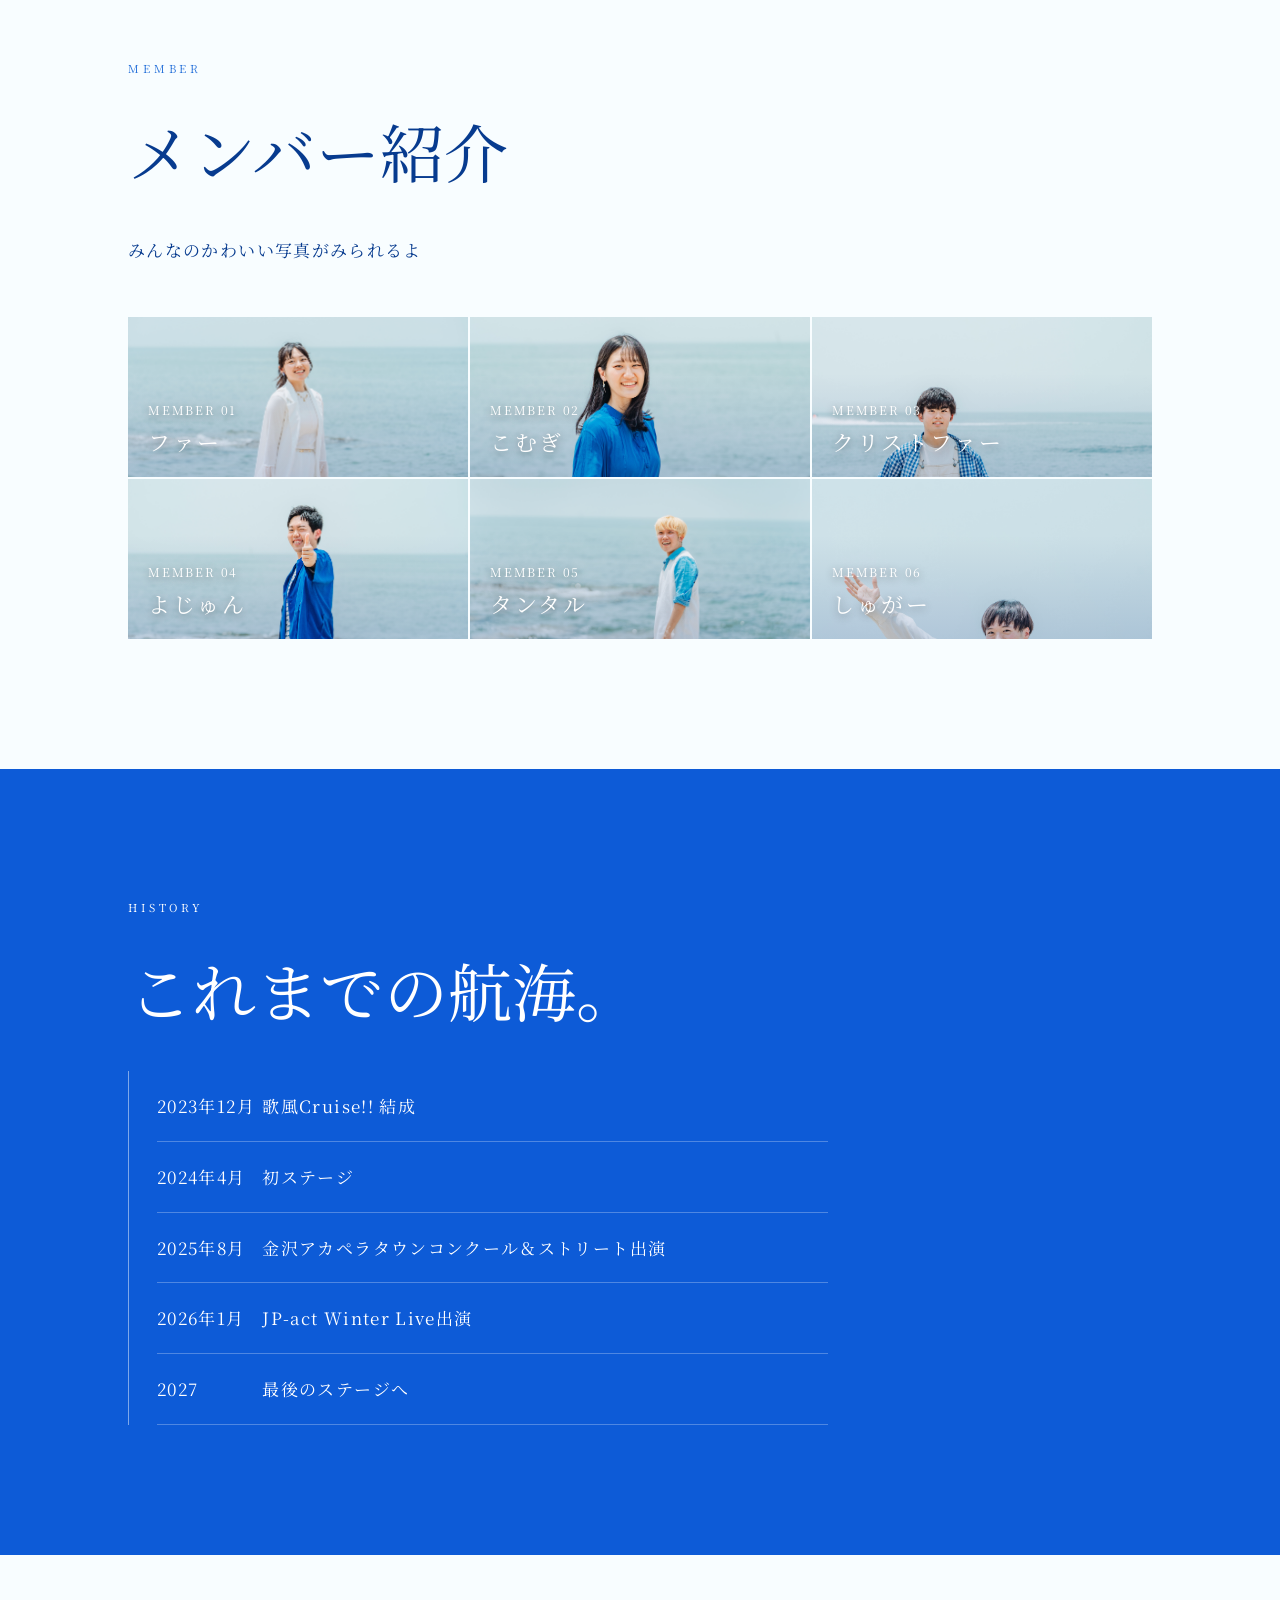
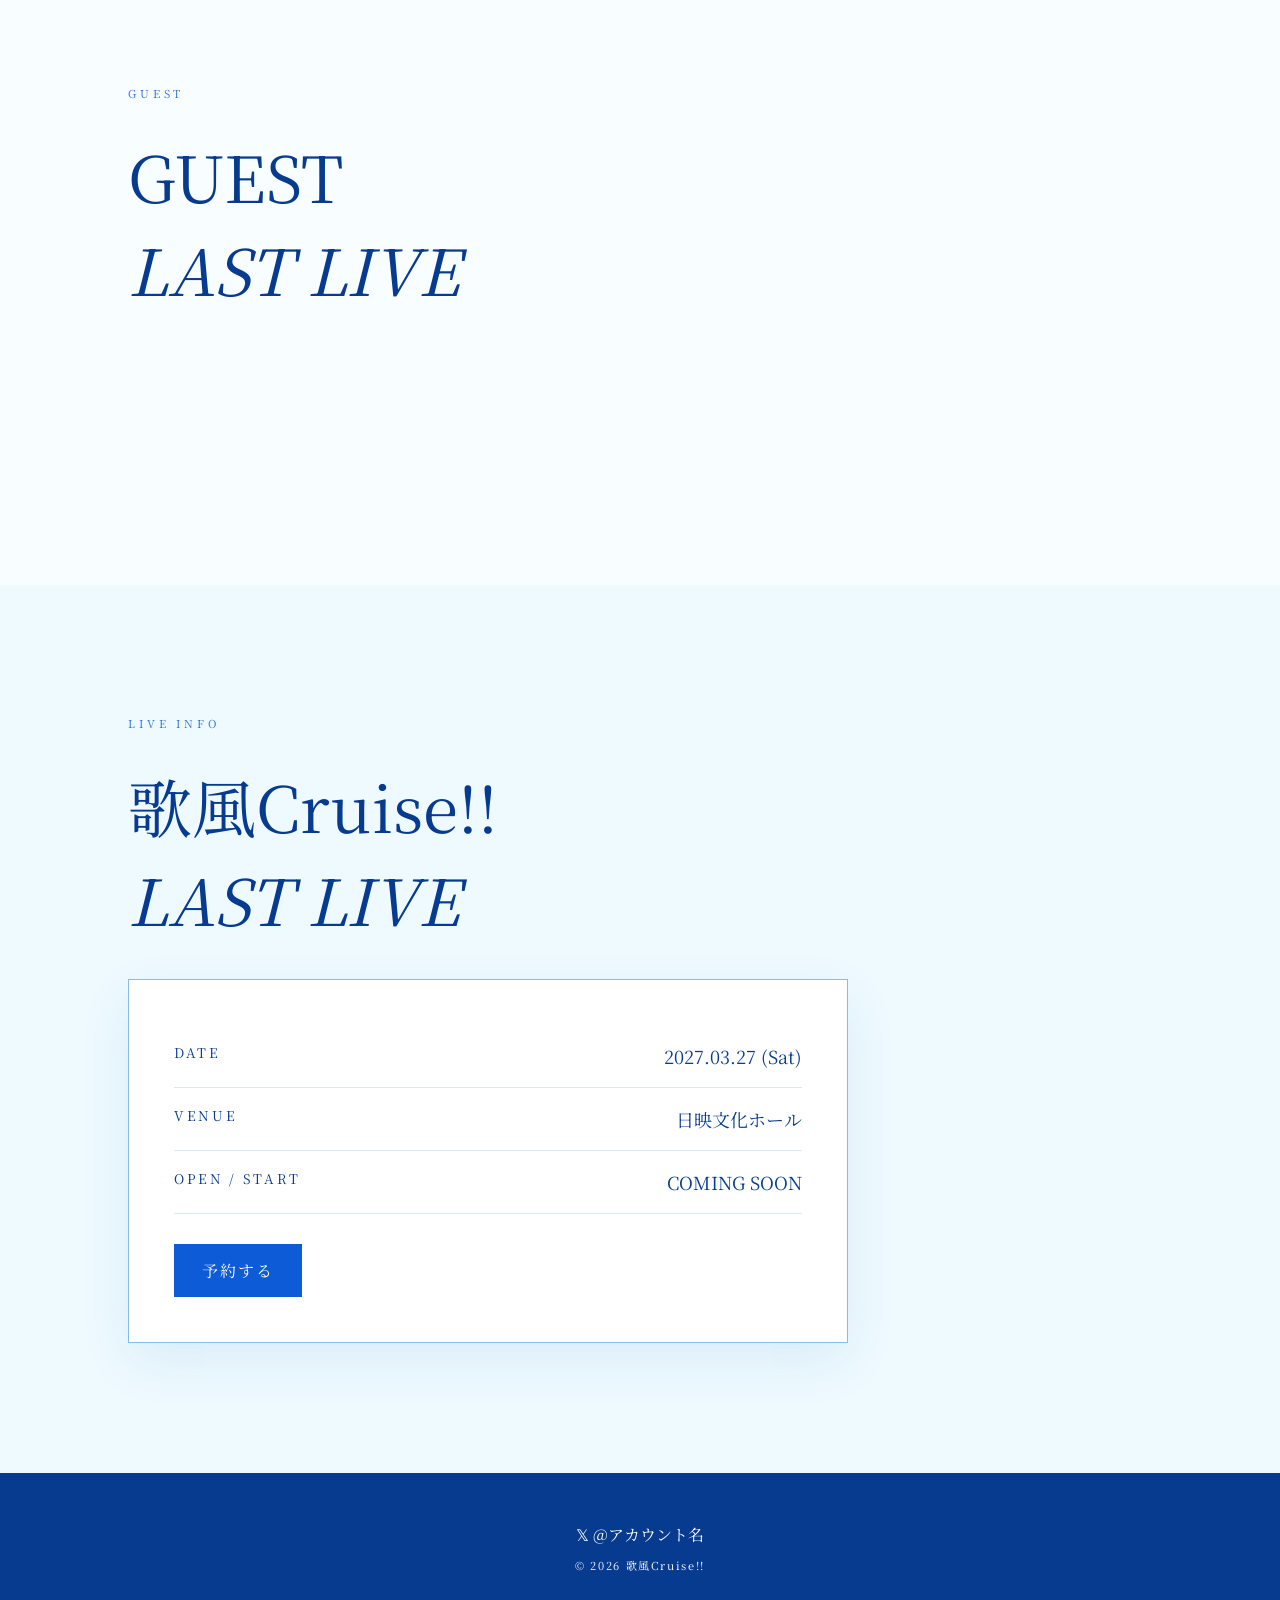
==== commit 5c5f318f: "Update image source in index.html" ====
--- a/index.html
+++ b/index.html
@@ -318,7 +318,7 @@
         >
 
           <img
-            src="photo-84.jpg"
+            src="photo-86.jpg"
             alt="よじゅん"
           >
 
--- a/style.css
+++ b/style.css
@@ -100,13 +100,22 @@
 
   color:white;
 
-  display:flex;
-  align-items:flex-end;
-}
+  background:#dff3fc;
+}
+
+
+/* メイン写真 */
 
 .hero-photo{
   position:absolute;
-  inset:0;
+  z-index:0;
+
+  left:0;
+  right:0;
+  bottom:0;
+
+  width:100%;
+  height:72%;
 
   background:
     url("images/main.jpg")
@@ -115,31 +124,48 @@
     no-repeat;
 }
 
+
+/* 写真の上のフィルター
+   ★ 左側の青を弱くして明るく */
+
 .hero-wash{
   position:absolute;
   inset:0;
+  z-index:1;
 
   background:
     linear-gradient(
       90deg,
-      #0a62c455,
-      #ffffff00 55%
+      rgba(255,255,255,.18) 0%,
+      rgba(255,255,255,.08) 35%,
+      rgba(255,255,255,0) 60%
     ),
     linear-gradient(
-      0deg,
-      #075bb366,
-      #0000 45%
+      180deg,
+      rgba(255,255,255,.08) 0%,
+      rgba(255,255,255,.04) 45%,
+      rgba(7,91,179,.08) 100%
     );
 }
 
+
+/* ヒーロー文字 */
+
 .hero-content{
-  position:relative;
-  z-index:2;
-
-  padding:0 6vw 11vh;
+  position:absolute;
+  z-index:3;
+
+  left:6vw;
+
+  /* ★ PCでは少し下げる */
+  top:23%;
+
+  padding:0;
+
+  color:white;
 
   text-shadow:
-    0 2px 15px #0750a455;
+    0 2px 12px rgba(7,80,160,.15);
 }
 
 .eyebrow{
@@ -177,6 +203,50 @@
 
   margin-top:7px;
 }
+
+
+/* =========================
+   予約ボタン
+========================= */
+
+.hero-button{
+  display:inline-flex;
+
+  align-items:center;
+  justify-content:center;
+
+  margin-top:28px;
+
+  padding:12px 30px;
+
+  border:1px solid rgba(255,255,255,.95);
+  border-radius:999px;
+
+  color:white;
+  background:transparent;
+
+  font-size:15px;
+  letter-spacing:.14em;
+
+  transition:.25s ease;
+}
+
+.hero-button::after{
+  content:"→";
+
+  margin-left:16px;
+
+  font-size:19px;
+}
+
+.hero-button:hover{
+  background:rgba(255,255,255,.18);
+}
+
+
+/* =========================
+   HERO MESSAGE
+========================= */
 
 .hero-message{
   position:absolute;
@@ -192,6 +262,11 @@
   letter-spacing:.2em;
 }
 
+
+/* =========================
+   WAVE
+========================= */
+
 .wave{
   position:absolute;
   z-index:2;
@@ -209,6 +284,11 @@
 
   opacity:.95;
 }
+
+
+/* =========================
+   SCROLL
+========================= */
 
 .scroll{
   position:absolute;
@@ -300,9 +380,6 @@
   margin-top:50px;
 }
 
-
-/* メンバーカード */
-
 .member-card{
   position:relative;
 
@@ -334,7 +411,7 @@
 }
 
 
-/* カード写真 */
+/* メンバー写真 */
 
 .member-card img{
   position:absolute;
@@ -349,17 +426,13 @@
 
   object-fit:cover;
 
-  /*
-    数字を小さくすると
-    写真が上に移動する
-  */
   object-position:center 35%;
 
   z-index:0;
 }
 
 
-/* カード写真の青フィルター */
+/* カードのフィルター */
 
 .member-card-overlay{
   position:absolute;
@@ -370,9 +443,6 @@
   width:100%;
   height:100%;
 
-  /*
-    かなり薄め
-  */
   background:
     linear-gradient(
       transparent 35%,
@@ -464,9 +534,6 @@
   display:flex;
 }
 
-
-/* 背景 */
-
 .member-overlay{
   position:absolute;
 
@@ -480,9 +547,6 @@
   animation:
     fadeIn .35s ease;
 }
-
-
-/* 詳細パネル */
 
 .member-panel{
   position:relative;
@@ -508,9 +572,6 @@
     panelUp .45s ease;
 }
 
-
-/* 閉じる */
-
 .member-close{
   position:absolute;
 
@@ -532,9 +593,6 @@
   cursor:pointer;
 }
 
-
-/* MEMBER 01 */
-
 .member-panel-label{
   color:#2872da;
 
@@ -557,16 +615,13 @@
 
 .member-role{
   margin:
-    8px 0 28px
-    !important;
+    8px 0 28px !important;
 
   color:#2872da;
 
-  font-size:12px
-    !important;
-
-  letter-spacing:.25em
-    !important;
+  font-size:12px !important;
+
+  letter-spacing:.25em !important;
 }
 
 
@@ -596,9 +651,6 @@
 .member-slider::-webkit-scrollbar{
   display:none;
 }
-
-
-/* 1枚ぶん */
 
 .member-slide{
   flex:
@@ -613,9 +665,6 @@
   justify-content:center;
 }
 
-
-/* PCの写真 */
-
 .member-slide img{
   display:block;
 
@@ -884,25 +933,116 @@
   }
 
 
-  /* HERO */
-
-  .hero-photo{
-    background-position:
-      center center;
-
-    background-size:contain;
-
-    background-repeat:no-repeat;
-  }
+  /* =========================
+     HERO
+  ========================= */
 
   .hero{
     min-height:100svh;
-  }
+
+    background:#dff3fc;
+  }
+
+  .hero-photo{
+    top:auto;
+    bottom:0;
+
+    height:63%;
+
+    background-position:center center;
+
+    background-size:cover;
+
+    background-repeat:no-repeat;
+  }
+
+  .hero-wash{
+    background:
+      linear-gradient(
+        90deg,
+        rgba(255,255,255,.10) 0%,
+        rgba(255,255,255,.04) 40%,
+        rgba(255,255,255,0) 70%
+      ),
+      linear-gradient(
+        180deg,
+        rgba(160,215,242,.28) 0%,
+        rgba(220,243,252,.05) 38%,
+        rgba(220,243,252,0) 58%,
+        rgba(7,91,179,.08) 100%
+      );
+  }
+
+
+  /* スマホの文字 */
 
   .hero-content{
-    padding:
-      0 7vw 9vh;
-  }
+    left:7vw;
+    top:13%;
+
+    padding:0;
+
+    text-shadow:
+      0 2px 12px rgba(7,80,160,.18);
+  }
+
+  .eyebrow{
+    font-size:24px;
+
+    margin-bottom:12px;
+  }
+
+  h1{
+    font-size:clamp(58px,17vw,82px);
+
+    letter-spacing:.12em;
+
+    line-height:.95;
+
+    margin:0 0 12px;
+  }
+
+  .date{
+    font-size:25px;
+
+    letter-spacing:.10em;
+  }
+
+  .date span{
+    font-size:.48em;
+  }
+
+  .venue{
+    font-size:19px;
+
+    letter-spacing:.16em;
+
+    margin-top:6px;
+  }
+
+
+  /* スマホ予約ボタン */
+
+  .hero-button{
+    margin-top:22px;
+
+    padding:10px 26px;
+
+    border:1px solid rgba(255,255,255,.95);
+
+    border-radius:999px;
+
+    font-size:14px;
+
+    letter-spacing:.12em;
+  }
+
+  .hero-button::after{
+    margin-left:13px;
+
+    font-size:18px;
+  }
+
 
   .hero-message{
     top:17vh;
@@ -916,8 +1056,18 @@
     font-size:30px;
   }
 
-
-  /* SECTION */
+  .scroll{
+    right:3vw;
+
+    bottom:7vh;
+
+    font-size:9px;
+  }
+
+
+  /* =========================
+     SECTION
+  ========================= */
 
   .section{
     padding:
@@ -989,9 +1139,6 @@
     font-size:32px;
   }
 
-
-  /* スマホは写真を横幅いっぱい */
-
   .member-slide img{
     width:100%;
 
@@ -1047,5 +1194,3 @@
   }
 
 }
-
-  
